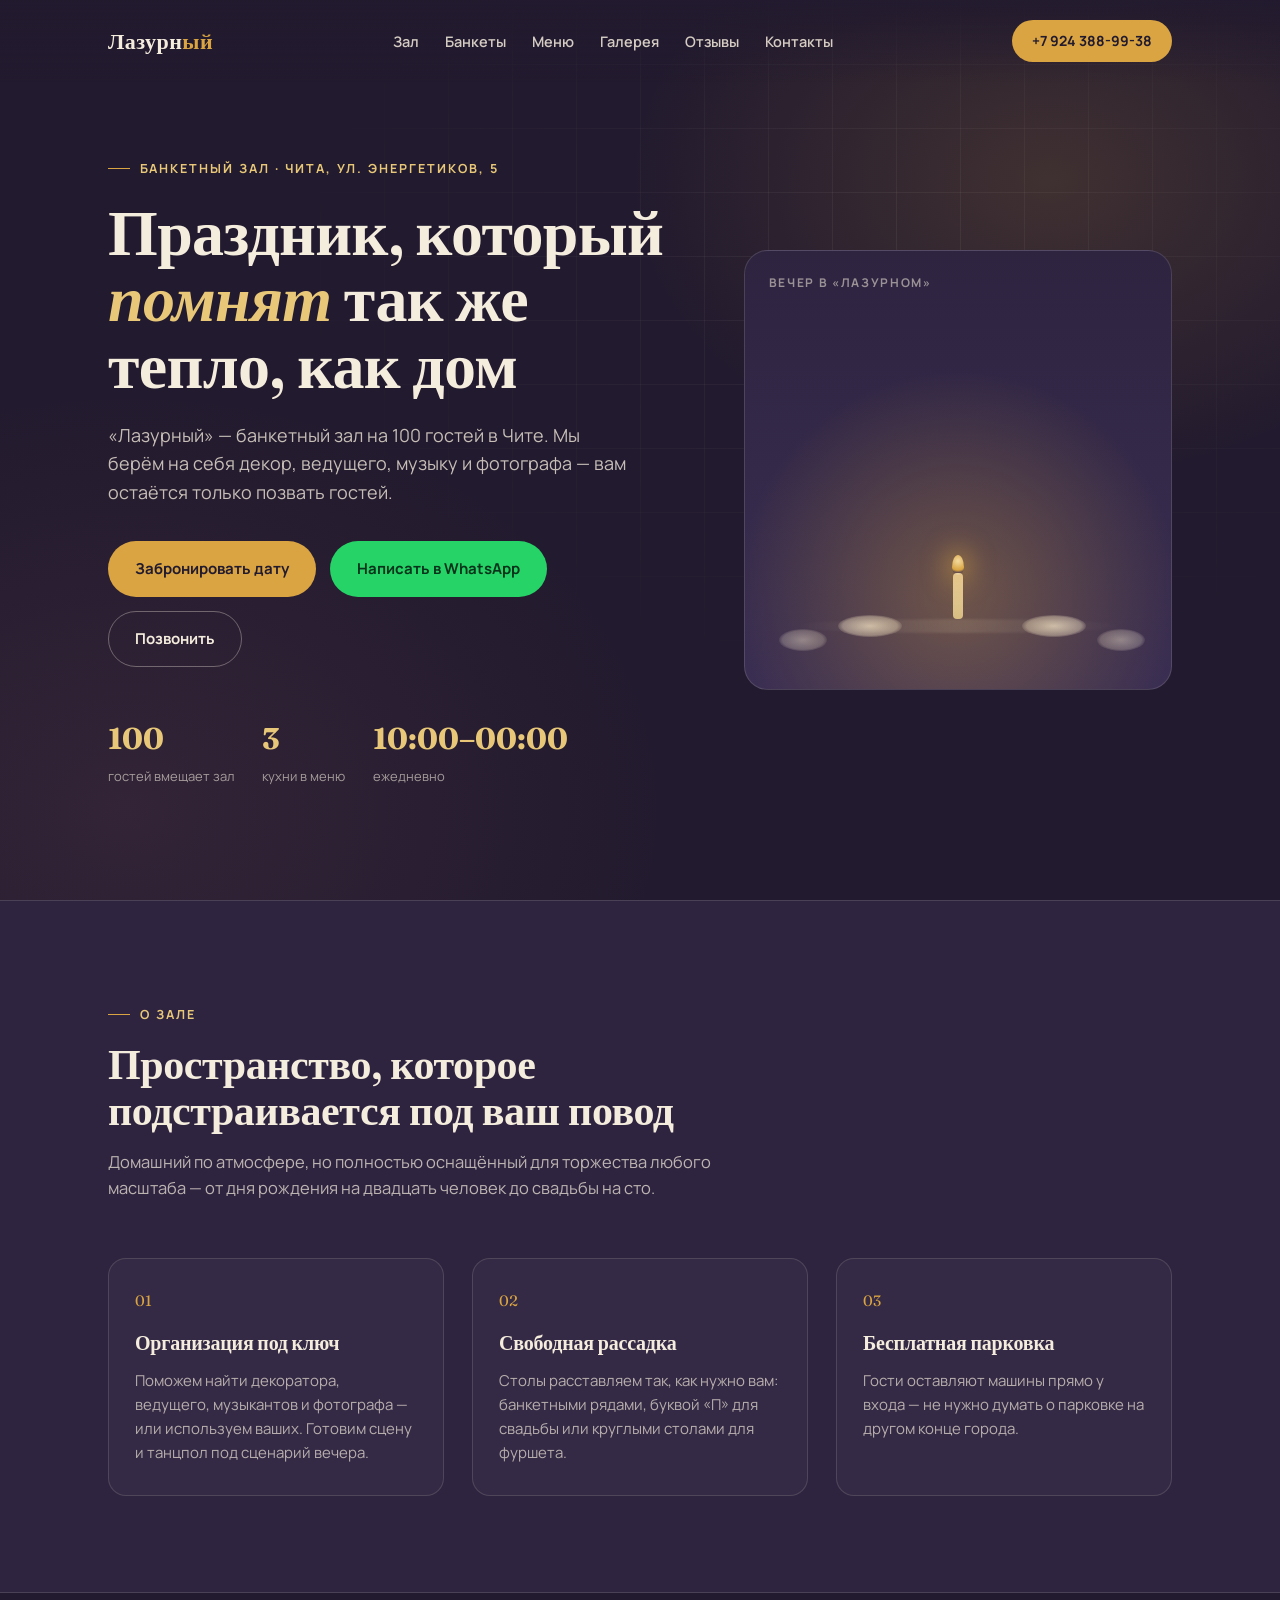
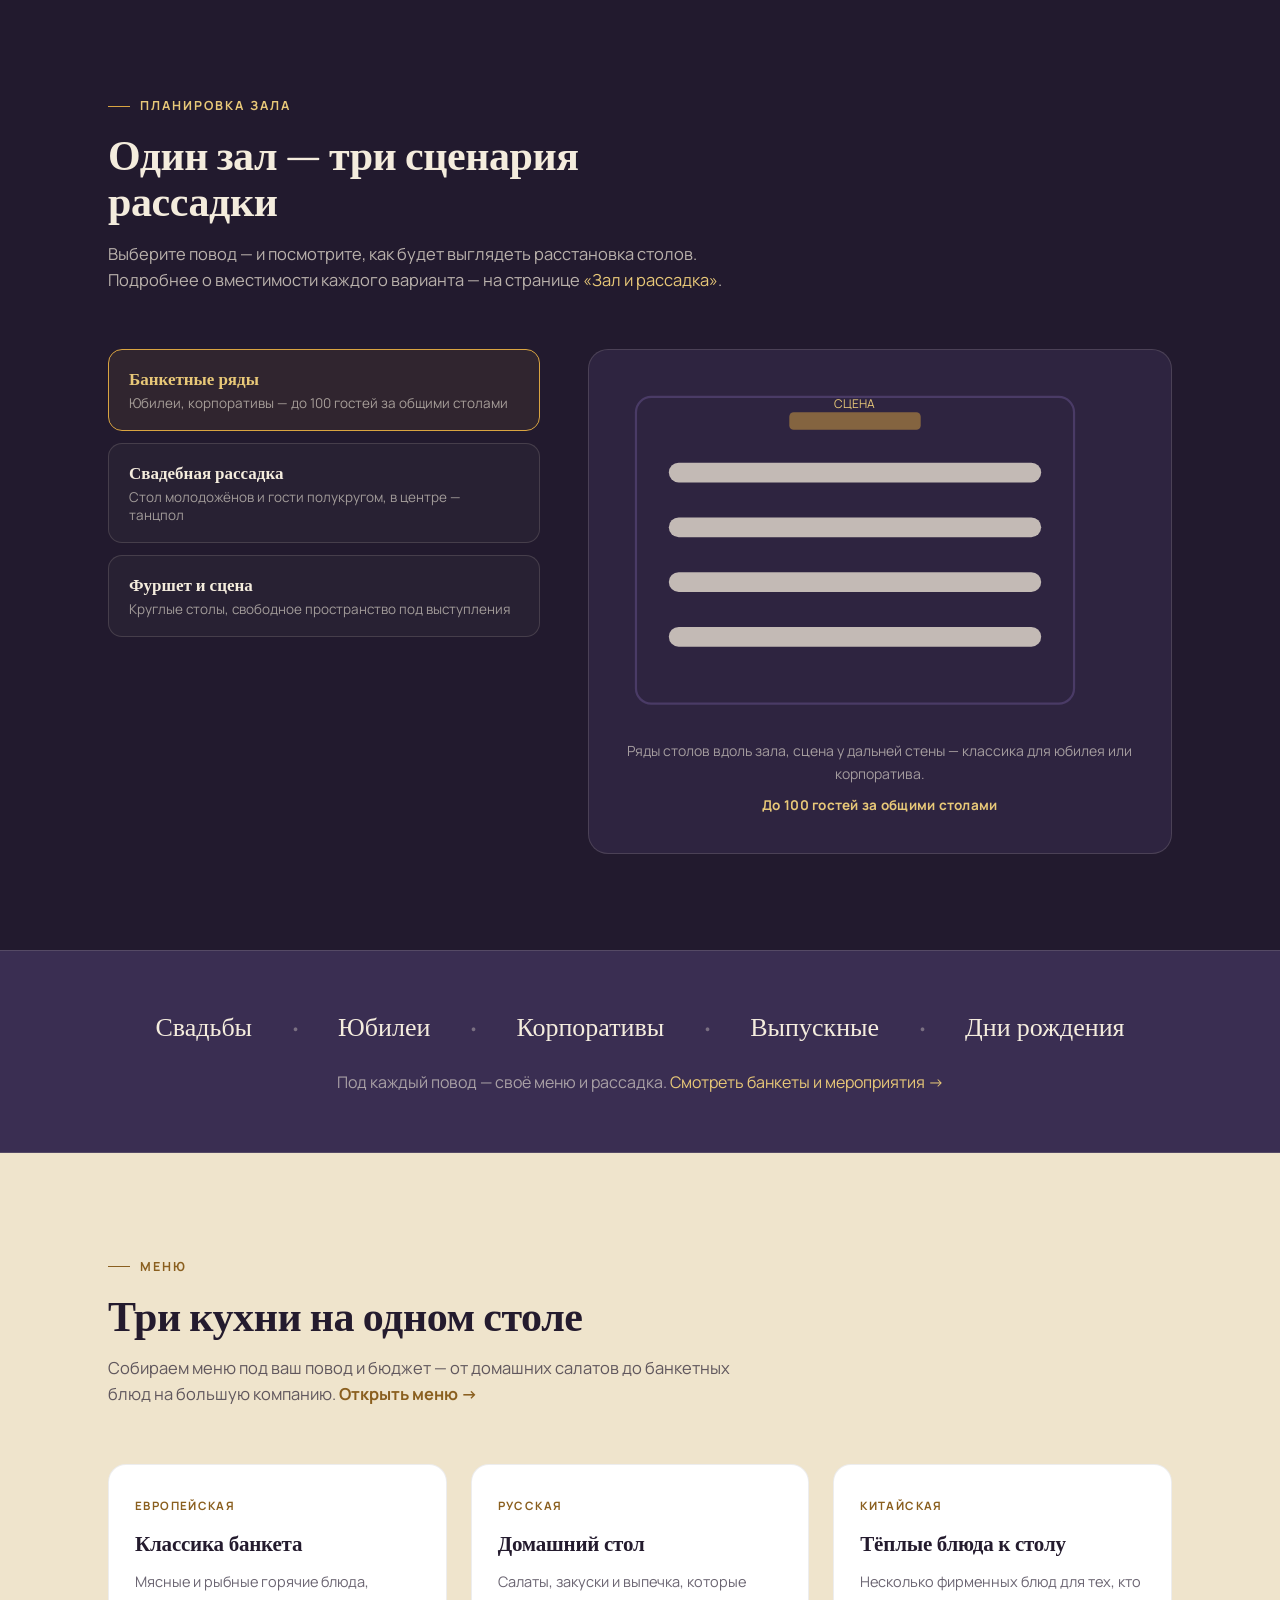
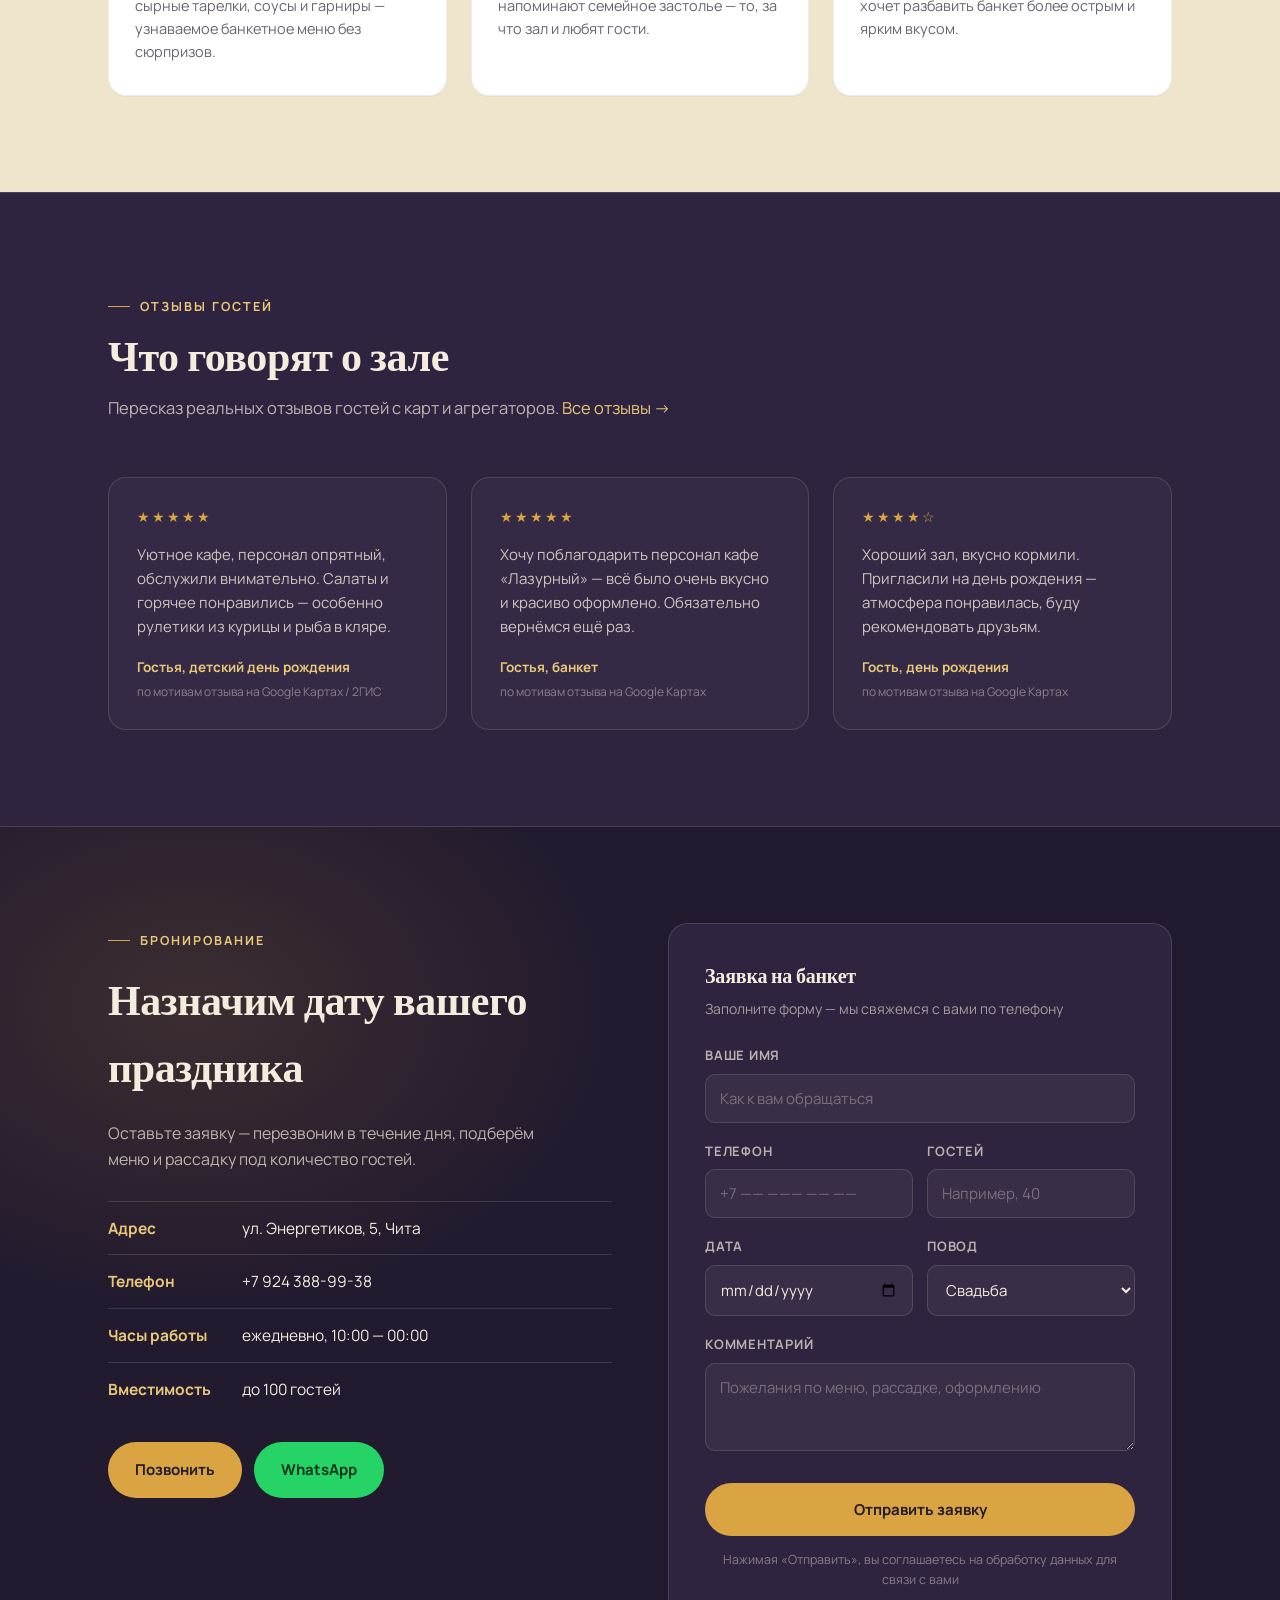
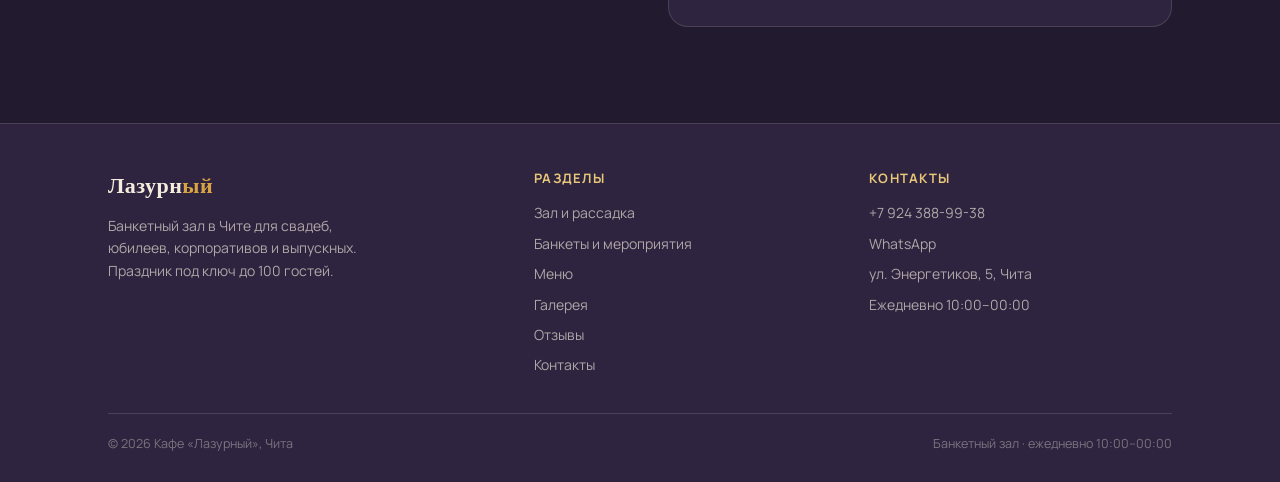
==== index.html @ 8e5a68ea "Build multi-page site for banquet hall «Лазурный» Turn the single-page landing into a full static mu" ====
<!DOCTYPE html>
<html lang="ru">
<head>
<meta charset="UTF-8">
<meta name="viewport" content="width=device-width, initial-scale=1.0">
<title>Банкетный зал «Лазурный» в Чите — свадьбы, юбилеи, корпоративы до 100 гостей</title>
<meta name="description" content="Банкетный зал «Лазурный» в Чите, ул. Энергетиков, 5. До 100 гостей, три кухни, организация праздника под ключ: свадьбы, юбилеи, корпоративы, выпускные. Тел. +7 924 388-99-38.">
<link rel="canonical" href="https://lazurny-chita.ru/">
<meta name="theme-color" content="#221A2E">

<!-- Open Graph -->
<meta property="og:type" content="website">
<meta property="og:site_name" content="Банкетный зал «Лазурный»">
<meta property="og:title" content="Банкетный зал «Лазурный» в Чите — праздник под ключ">
<meta property="og:description" content="До 100 гостей, три кухни, декор, ведущий, музыканты и фотограф. ул. Энергетиков, 5, Чита.">
<meta property="og:url" content="https://lazurny-chita.ru/">
<meta property="og:image" content="https://lazurny-chita.ru/photos/exterior/exterior-facade.jpg">
<meta property="og:locale" content="ru_RU">
<meta name="twitter:card" content="summary_large_image">

<link rel="preconnect" href="https://fonts.googleapis.com">
<link rel="preconnect" href="https://fonts.gstatic.com" crossorigin>
<link href="https://fonts.googleapis.com/css2?family=Fraunces:opsz,wght@9..144,400;9..144,500;9..144,600;9..144,700&family=Manrope:wght@400;500;600;700;800&display=swap" rel="stylesheet">
<link rel="stylesheet" href="/assets/css/styles.css">

<!-- Schema.org: LocalBusiness / Restaurant -->
<script type="application/ld+json">
{
  "@context": "https://schema.org",
  "@type": "Restaurant",
  "name": "Кафе «Лазурный» — банкетный зал",
  "description": "Банкетный зал в Чите для свадеб, юбилеев, корпоративов и выпускных. Вместимость до 100 гостей, организация праздника под ключ.",
  "url": "https://lazurny-chita.ru/",
  "telephone": "+79243889938",
  "servesCuisine": ["Европейская", "Русская", "Китайская"],
  "priceRange": "₽₽",
  "maximumAttendeeCapacity": 100,
  "address": {
    "@type": "PostalAddress",
    "streetAddress": "улица Энергетиков, 5",
    "addressLocality": "Чита",
    "addressCountry": "RU"
  },
  "openingHoursSpecification": {
    "@type": "OpeningHoursSpecification",
    "dayOfWeek": ["Monday","Tuesday","Wednesday","Thursday","Friday","Saturday","Sunday"],
    "opens": "10:00",
    "closes": "00:00"
  },
  "amenityFeature": [
    { "@type": "LocationFeatureSpecification", "name": "Бесплатная парковка", "value": true },
    { "@type": "LocationFeatureSpecification", "name": "Сцена и танцпол", "value": true }
  ]
}
</script>
</head>
<body>
<a class="skip-link" href="#main">К основному содержанию</a>

<!-- ======= HEADER ======= -->
<header id="siteHeader">
  <div class="wrap nav">
    <a href="/" class="logo" aria-label="Лазурный — на главную">Лазурн<span>ый</span></a>
    <nav class="nav-links" id="navLinks" aria-label="Основная навигация">
      <a href="/hall.html">Зал</a>
      <a href="/banquets.html">Банкеты</a>
      <a href="/menu.html">Меню</a>
      <a href="/gallery.html">Галерея</a>
      <a href="/reviews.html">Отзывы</a>
      <a href="/contacts.html">Контакты</a>
    </nav>
    <div class="nav-right">
      <a class="nav-cta" href="tel:+79243889938">+7 924 388-99-38</a>
      <button class="burger" aria-label="Меню" aria-expanded="false" aria-controls="navLinks">
        <span></span><span></span><span></span>
      </button>
    </div>
  </div>
</header>

<main id="main">

<!-- ======= HERO ======= -->
<section class="hero">
  <div class="wrap hero-grid">
    <div>
      <span class="eyebrow">Банкетный зал · Чита, ул. Энергетиков, 5</span>
      <h1>Праздник, который <em>помнят</em> так же тепло, как дом</h1>
      <p class="lead">«Лазурный» — банкетный зал на 100 гостей в Чите. Мы берём на себя декор, ведущего, музыку и фотографа — вам остаётся только позвать гостей.</p>
      <div class="hero-ctas">
        <a href="/contacts.html" class="btn btn-primary">Забронировать дату</a>
        <a href="https://wa.me/79243889938" class="btn btn-wa" target="_blank" rel="noopener">Написать в WhatsApp</a>
        <a href="tel:+79243889938" class="btn btn-ghost">Позвонить</a>
      </div>
      <div class="hero-stats">
        <div class="stat"><b>100</b><span>гостей вмещает зал</span></div>
        <div class="stat"><b>3</b><span>кухни в меню</span></div>
        <div class="stat"><b>10:00–00:00</b><span>ежедневно</span></div>
      </div>
    </div>
    <div class="scene" aria-hidden="true">
      <span class="scene-label">Вечер в «Лазурном»</span>
      <div class="table-setting"></div>
      <div class="plate p3"></div>
      <div class="plate p4"></div>
      <div class="plate p1"></div>
      <div class="plate p2"></div>
      <div class="candle"></div>
      <div class="flame"></div>
    </div>
  </div>
</section>

<!-- ======= ABOUT ======= -->
<section class="about" id="about">
  <div class="wrap">
    <div class="section-head">
      <span class="eyebrow">О зале</span>
      <h2>Пространство, которое подстраивается под ваш повод</h2>
      <p>Домашний по атмосфере, но полностью оснащённый для торжества любого масштаба — от дня рождения на двадцать человек до свадьбы на сто.</p>
    </div>
    <div class="about-grid">
      <div class="about-card">
        <span class="num">01</span>
        <h3>Организация под ключ</h3>
        <p>Поможем найти декоратора, ведущего, музыкантов и фотографа — или используем ваших. Готовим сцену и танцпол под сценарий вечера.</p>
      </div>
      <div class="about-card">
        <span class="num">02</span>
        <h3>Свободная рассадка</h3>
        <p>Столы расставляем так, как нужно вам: банкетными рядами, буквой «П» для свадьбы или круглыми столами для фуршета.</p>
      </div>
      <div class="about-card">
        <span class="num">03</span>
        <h3>Бесплатная парковка</h3>
        <p>Гости оставляют машины прямо у входа — не нужно думать о парковке на другом конце города.</p>
      </div>
    </div>
  </div>
</section>

<!-- ======= CONFIGURATOR (мини) ======= -->
<section class="configurator" id="config">
  <div class="wrap">
    <div class="section-head">
      <span class="eyebrow">Планировка зала</span>
      <h2>Один зал — три сценария рассадки</h2>
      <p>Выберите повод — и посмотрите, как будет выглядеть расстановка столов. Подробнее о вместимости каждого варианта — на странице <a href="/hall.html" style="color:var(--gold-soft)">«Зал и рассадка»</a>.</p>
    </div>
    <div class="config-shell">
      <div class="config-tabs" role="tablist" aria-label="Сценарии рассадки">
        <button class="config-tab active" data-target="banquet" role="tab" aria-selected="true">
          <b>Банкетные ряды</b>
          <span>Юбилеи, корпоративы — до 100 гостей за общими столами</span>
        </button>
        <button class="config-tab" data-target="wedding" role="tab" aria-selected="false">
          <b>Свадебная рассадка</b>
          <span>Стол молодожёнов и гости полукругом, в центре — танцпол</span>
        </button>
        <button class="config-tab" data-target="buffet" role="tab" aria-selected="false">
          <b>Фуршет и сцена</b>
          <span>Круглые столы, свободное пространство под выступления</span>
        </button>
      </div>
      <div class="config-stage">
        <div>
          <div id="stageArt"></div>
          <p class="config-caption" id="stageCaption"></p>
          <p class="config-capacity" id="stageCapacity"></p>
        </div>
      </div>
    </div>
  </div>
</section>

<!-- ======= OCCASIONS ======= -->
<section class="occasions">
  <div class="wrap">
    <div class="occ-row">
      <b>Свадьбы</b><span>·</span>
      <b>Юбилеи</b><span>·</span>
      <b>Корпоративы</b><span>·</span>
      <b>Выпускные</b><span>·</span>
      <b>Дни рождения</b>
    </div>
    <p class="center muted" style="margin-top:22px;">Под каждый повод — своё меню и рассадка. <a href="/banquets.html" style="color:var(--gold-soft)">Смотреть банкеты и мероприятия →</a></p>
  </div>
</section>

<!-- ======= CUISINE ======= -->
<section class="cuisine" id="cuisine">
  <div class="wrap">
    <div class="section-head">
      <span class="eyebrow">Меню</span>
      <h2>Три кухни на одном столе</h2>
      <p>Собираем меню под ваш повод и бюджет — от домашних салатов до банкетных блюд на большую компанию. <a href="/menu.html" style="color:#8a5f1f; font-weight:700;">Открыть меню →</a></p>
    </div>
    <div class="cuisine-grid">
      <div class="cuisine-card">
        <span class="tag">Европейская</span>
        <h3>Классика банкета</h3>
        <p>Мясные и рыбные горячие блюда, сырные тарелки, соусы и гарниры — узнаваемое банкетное меню без сюрпризов.</p>
      </div>
      <div class="cuisine-card">
        <span class="tag">Русская</span>
        <h3>Домашний стол</h3>
        <p>Салаты, закуски и выпечка, которые напоминают семейное застолье — то, за что зал и любят гости.</p>
      </div>
      <div class="cuisine-card">
        <span class="tag">Китайская</span>
        <h3>Тёплые блюда к столу</h3>
        <p>Несколько фирменных блюд для тех, кто хочет разбавить банкет более острым и ярким вкусом.</p>
      </div>
    </div>
  </div>
</section>

<!-- ======= TESTIMONIALS ======= -->
<section class="testimonials" id="reviews">
  <div class="wrap">
    <div class="section-head">
      <span class="eyebrow">Отзывы гостей</span>
      <h2>Что говорят о зале</h2>
      <p>Пересказ реальных отзывов гостей с карт и агрегаторов. <a href="/reviews.html" style="color:var(--gold-soft)">Все отзывы →</a></p>
    </div>
    <div class="t-grid">
      <div class="t-card">
        <div class="t-stars" aria-label="Оценка 5 из 5">★★★★★</div>
        <p>Уютное кафе, персонал опрятный, обслужили внимательно. Салаты и горячее понравились — особенно рулетики из курицы и рыба в кляре.</p>
        <div class="t-name">Гостья, детский день рождения</div>
        <div class="t-source">по мотивам отзыва на Google Картах / 2ГИС</div>
      </div>
      <div class="t-card">
        <div class="t-stars" aria-label="Оценка 5 из 5">★★★★★</div>
        <p>Хочу поблагодарить персонал кафе «Лазурный» — всё было очень вкусно и красиво оформлено. Обязательно вернёмся ещё раз.</p>
        <div class="t-name">Гостья, банкет</div>
        <div class="t-source">по мотивам отзыва на Google Картах</div>
      </div>
      <div class="t-card">
        <div class="t-stars" aria-label="Оценка 4 из 5">★★★★☆</div>
        <p>Хороший зал, вкусно кормили. Пригласили на день рождения — атмосфера понравилась, буду рекомендовать друзьям.</p>
        <div class="t-name">Гость, день рождения</div>
        <div class="t-source">по мотивам отзыва на Google Картах</div>
      </div>
    </div>
  </div>
</section>

<!-- ======= CONTACT / BOOKING ======= -->
<section class="contact" id="contact">
  <div class="wrap contact-grid">
    <div class="contact-info">
      <span class="eyebrow">Бронирование</span>
      <h2>Назначим дату вашего праздника</h2>
      <p>Оставьте заявку — перезвоним в течение дня, подберём меню и рассадку под количество гостей.</p>
      <div class="info-line"><b>Адрес</b> ул. Энергетиков, 5, Чита</div>
      <div class="info-line"><b>Телефон</b> <a href="tel:+79243889938">+7 924 388-99-38</a></div>
      <div class="info-line"><b>Часы работы</b> ежедневно, 10:00 — 00:00</div>
      <div class="info-line"><b>Вместимость</b> до 100 гостей</div>
      <div class="contact-actions">
        <a href="tel:+79243889938" class="btn btn-primary">Позвонить</a>
        <a href="https://wa.me/79243889938" class="btn btn-wa" target="_blank" rel="noopener">WhatsApp</a>
      </div>
    </div>
    <form class="book" id="bookForm" novalidate>
      <h3>Заявка на банкет</h3>
      <p class="sub">Заполните форму — мы свяжемся с вами по телефону</p>
      <div class="field">
        <label for="name">Ваше имя</label>
        <input id="name" name="name" type="text" placeholder="Как к вам обращаться" required>
      </div>
      <div class="field-row">
        <div class="field">
          <label for="phone">Телефон</label>
          <input id="phone" name="phone" type="tel" placeholder="+7 —— ——— —— ——" required>
        </div>
        <div class="field">
          <label for="guests">Гостей</label>
          <input id="guests" name="guests" type="number" placeholder="Например, 40" min="1" max="100">
        </div>
      </div>
      <div class="field-row">
        <div class="field">
          <label for="date">Дата</label>
          <input id="date" name="date" type="date">
        </div>
        <div class="field">
          <label for="occasion">Повод</label>
          <select id="occasion" name="occasion">
            <option>Свадьба</option>
            <option>Юбилей / день рождения</option>
            <option>Корпоратив</option>
            <option>Выпускной</option>
            <option>Другое</option>
          </select>
        </div>
      </div>
      <div class="field">
        <label for="comment">Комментарий</label>
        <textarea id="comment" name="comment" placeholder="Пожелания по меню, рассадке, оформлению"></textarea>
      </div>
      <button type="submit" class="btn btn-primary">Отправить заявку</button>
      <div class="form-status" role="status" aria-live="polite"></div>
      <p class="form-note">Нажимая «Отправить», вы соглашаетесь на обработку данных для связи с вами</p>
    </form>
  </div>
</section>

</main>

<!-- ======= FOOTER ======= -->
<footer>
  <div class="wrap">
    <div class="footer-top">
      <div class="footer-col footer-brand">
        <div class="logo">Лазурн<span>ый</span></div>
        <p class="muted">Банкетный зал в Чите для свадеб, юбилеев, корпоративов и выпускных. Праздник под ключ до 100 гостей.</p>
      </div>
      <div class="footer-col">
        <h4>Разделы</h4>
        <a href="/hall.html">Зал и рассадка</a>
        <a href="/banquets.html">Банкеты и мероприятия</a>
        <a href="/menu.html">Меню</a>
        <a href="/gallery.html">Галерея</a>
        <a href="/reviews.html">Отзывы</a>
        <a href="/contacts.html">Контакты</a>
      </div>
      <div class="footer-col">
        <h4>Контакты</h4>
        <a href="tel:+79243889938">+7 924 388-99-38</a>
        <a href="https://wa.me/79243889938" target="_blank" rel="noopener">WhatsApp</a>
        <p>ул. Энергетиков, 5, Чита</p>
        <p>Ежедневно 10:00–00:00</p>
      </div>
    </div>
    <div class="footer-fine">
      <span>© <span id="year">2026</span> Кафе «Лазурный», Чита</span>
      <span>Банкетный зал · ежедневно 10:00–00:00</span>
    </div>
  </div>
</footer>

<!-- ======= STICKY MOBILE CTA ======= -->
<div class="sticky-cta">
  <a href="tel:+79243889938" class="btn btn-primary">Позвонить</a>
  <a href="/contacts.html" class="btn btn-ghost">Заявка</a>
</div>

<script src="/assets/js/main.js" defer></script>
</body>
</html>
---- assets/css/styles.css ----
/* =========================================================
   «Лазурный» — банкетный зал в Чите
   Общая дизайн-система (наследована из исходного лендинга).
   Правки палитры/типографики делать только здесь — стили
   подключены на всех страницах сайта.
   ========================================================= */

:root{
  --night: #221A2E;
  --night-2: #2E2440;
  --night-3: #3A2E52;
  --gold: #D9A441;
  --gold-soft: #E8C878;
  --rose: #C97B86;
  --ivory: #F4ECDD;
  --parchment: #EFE4CC;
  --ink: #241B2E;
  --line: rgba(244,236,221,0.14);
}
*{box-sizing:border-box; margin:0; padding:0;}
html{scroll-behavior:smooth;}
body{
  background:var(--night);
  color:var(--ivory);
  font-family:'Manrope', sans-serif;
  line-height:1.6;
  overflow-x:hidden;
}
h1,h2,h3,.display{
  font-family:'Fraunces', serif;
  font-weight:600;
  letter-spacing:-0.01em;
}
a{color:inherit; text-decoration:none;}
img{max-width:100%; display:block;}
.wrap{max-width:1120px; margin:0 auto; padding:0 28px;}
.eyebrow{
  font-size:12.5px;
  letter-spacing:0.16em;
  text-transform:uppercase;
  color:var(--gold-soft);
  font-weight:700;
  display:inline-flex;
  align-items:center;
  gap:10px;
}
.eyebrow::before{
  content:"";
  width:22px; height:1px;
  background:var(--gold);
  display:inline-block;
}
.center{text-align:center;}
.muted{color:rgba(244,236,221,0.6);}

/* Focus visibility */
a:focus-visible, button:focus-visible, input:focus-visible, select:focus-visible, textarea:focus-visible{
  outline:2px solid var(--gold);
  outline-offset:3px;
}
.skip-link{
  position:absolute; left:-9999px; top:0; z-index:200;
  background:var(--gold); color:var(--night); padding:10px 16px;
  border-radius:0 0 10px 0; font-weight:700;
}
.skip-link:focus{left:0;}

/* ---------- HEADER ---------- */
header{
  position:fixed; top:0; left:0; right:0; z-index:100;
  background:linear-gradient(to bottom, rgba(34,26,46,0.92), rgba(34,26,46,0));
  padding:20px 0;
  transition:background .3s ease, padding .3s ease;
}
header.scrolled{
  background:rgba(34,26,46,0.96);
  padding:14px 0;
  border-bottom:1px solid var(--line);
  backdrop-filter:blur(6px);
}
.nav{display:flex; align-items:center; justify-content:space-between; gap:20px;}
.logo{
  font-family:'Fraunces', serif;
  font-size:22px; font-weight:700;
  letter-spacing:0.02em;
}
.logo span{color:var(--gold);}
.nav-links{display:flex; gap:26px; font-size:14.5px; font-weight:600; align-items:center;}
.nav-links a{opacity:0.85; transition:opacity .2s, color .2s;}
.nav-links a:hover{opacity:1; color:var(--gold-soft);}
.nav-links a.current{color:var(--gold-soft); opacity:1;}
.nav-right{display:flex; align-items:center; gap:14px;}
.nav-cta{
  background:var(--gold);
  color:var(--night);
  padding:10px 20px;
  border-radius:999px;
  font-weight:700;
  font-size:14px;
  white-space:nowrap;
}
.nav-cta:hover{background:var(--gold-soft);}
.burger{
  display:none;
  width:44px; height:44px;
  background:transparent;
  border:1px solid var(--line);
  border-radius:10px;
  cursor:pointer;
  align-items:center; justify-content:center;
  flex-direction:column; gap:5px;
}
.burger span{display:block; width:20px; height:2px; background:var(--ivory); border-radius:2px; transition:transform .2s, opacity .2s;}
.burger[aria-expanded="true"] span:nth-child(1){transform:translateY(7px) rotate(45deg);}
.burger[aria-expanded="true"] span:nth-child(2){opacity:0;}
.burger[aria-expanded="true"] span:nth-child(3){transform:translateY(-7px) rotate(-45deg);}

/* ---------- BUTTONS ---------- */
.btn{
  display:inline-flex; align-items:center; gap:8px;
  padding:15px 26px;
  border-radius:999px;
  font-weight:700;
  font-size:15px;
  border:1px solid transparent;
  cursor:pointer;
  transition:transform .2s ease, background .2s ease, border-color .2s;
  font-family:'Manrope', sans-serif;
}
.btn:hover{transform:translateY(-2px);}
.btn-primary{background:var(--gold); color:var(--night);}
.btn-primary:hover{background:var(--gold-soft);}
.btn-ghost{border-color:rgba(244,236,221,0.35); color:var(--ivory);}
.btn-ghost:hover{border-color:var(--gold); color:var(--gold-soft);}
.btn-wa{background:#25D366; color:#08331b;}
.btn-wa:hover{background:#2ee574;}

/* ---------- PAGE HERO (внутренние страницы) ---------- */
.page-hero{
  position:relative;
  padding:150px 0 60px;
  background:
    radial-gradient(ellipse 700px 500px at 82% 10%, rgba(217,164,65,0.14), transparent 60%),
    radial-gradient(ellipse 900px 700px at 5% 90%, rgba(201,123,134,0.08), transparent 60%),
    var(--night);
  border-bottom:1px solid var(--line);
}
.breadcrumbs{font-size:13px; color:rgba(244,236,221,0.55); margin-bottom:18px;}
.breadcrumbs a:hover{color:var(--gold-soft);}
.breadcrumbs span{margin:0 8px; opacity:0.5;}
.page-hero h1{font-size:clamp(32px, 4.6vw, 52px); line-height:1.06; color:var(--ivory); margin:14px 0 18px; max-width:820px;}
.page-hero h1 em{font-style:italic; color:var(--gold-soft);}
.page-hero p.lead{font-size:18px; color:rgba(244,236,221,0.78); max-width:640px;}

/* ---------- HERO (главная) ---------- */
.hero{
  position:relative;
  min-height:100vh;
  display:flex;
  align-items:center;
  padding:140px 0 100px;
  background:
    radial-gradient(ellipse 700px 500px at 82% 20%, rgba(217,164,65,0.16), transparent 60%),
    radial-gradient(ellipse 900px 700px at 10% 90%, rgba(201,123,134,0.10), transparent 60%),
    var(--night);
  overflow:hidden;
}
.hero::before{
  content:"";
  position:absolute; inset:0;
  background-image:
    linear-gradient(var(--line) 1px, transparent 1px),
    linear-gradient(90deg, var(--line) 1px, transparent 1px);
  background-size:64px 64px;
  -webkit-mask-image:radial-gradient(ellipse 900px 600px at 70% 30%, black, transparent 70%);
  mask-image:radial-gradient(ellipse 900px 600px at 70% 30%, black, transparent 70%);
  opacity:0.5;
  pointer-events:none;
}
.hero-grid{
  display:grid;
  grid-template-columns:1.15fr 0.85fr;
  gap:56px;
  align-items:center;
  position:relative;
  z-index:2;
}
.hero h1{
  font-size:clamp(38px, 5.4vw, 64px);
  line-height:1.04;
  color:var(--ivory);
  margin:20px 0 22px;
}
.hero h1 em{font-style:italic; color:var(--gold-soft);}
.hero p.lead{
  font-size:18px;
  color:rgba(244,236,221,0.78);
  max-width:520px;
  margin-bottom:34px;
}
.hero-ctas{display:flex; gap:14px; flex-wrap:wrap;}
.hero-stats{display:flex; gap:28px; margin-top:48px; flex-wrap:wrap;}
.stat b{font-family:'Fraunces', serif; font-size:30px; color:var(--gold-soft); display:block;}
.stat span{font-size:13px; color:rgba(244,236,221,0.6);}

/* Hero сцена — CSS-иллюстрация накрытого стола (или фон-фото, если добавлено) */
.scene{
  position:relative;
  height:440px;
  border-radius:24px;
  background:linear-gradient(180deg, var(--night-2), var(--night-3));
  border:1px solid var(--line);
  overflow:hidden;
}
.scene.has-photo{background-size:cover; background-position:center;}
.scene::after{
  content:"";
  position:absolute; inset:0;
  background:radial-gradient(circle at 50% 78%, rgba(217,164,65,0.35), transparent 55%);
}
.table-setting{
  position:absolute; bottom:56px; left:50%; transform:translateX(-50%);
  width:78%; height:14px;
  background:linear-gradient(90deg, transparent, rgba(244,236,221,0.14), transparent);
  border-radius:50%;
  filter:blur(1px);
}
.candle{
  position:absolute; bottom:70px; left:50%; transform:translateX(-50%);
  width:10px; height:46px;
  background:linear-gradient(180deg, var(--parchment), #d8c9a0);
  border-radius:4px;
}
.flame{
  position:absolute; bottom:114px; left:50%; transform:translateX(-50%);
  width:12px; height:20px;
  background:radial-gradient(circle at 50% 30%, #fff2c9, var(--gold) 60%, transparent 75%);
  border-radius:50% 50% 50% 50% / 60% 60% 40% 40%;
  animation:flicker 2.6s ease-in-out infinite;
  box-shadow:0 0 24px 6px rgba(217,164,65,0.55);
}
@keyframes flicker{
  0%,100%{transform:translateX(-50%) scale(1) rotate(0deg);}
  30%{transform:translateX(-52%) scale(1.06) rotate(-2deg);}
  60%{transform:translateX(-48%) scale(0.96) rotate(2deg);}
}
.plate{
  position:absolute; bottom:52px;
  width:64px; height:22px;
  border-radius:50%;
  background:radial-gradient(ellipse at center, rgba(244,236,221,0.9), rgba(244,236,221,0.5) 60%, transparent 75%);
  opacity:0.85;
}
.plate.p1{left:22%;}
.plate.p2{right:20%;}
.plate.p3{left:8%; bottom:38px; width:48px; opacity:0.5;}
.plate.p4{right:6%; bottom:38px; width:48px; opacity:0.5;}
.scene-label{
  position:absolute; top:22px; left:24px;
  font-size:12px; letter-spacing:0.14em; text-transform:uppercase;
  color:rgba(244,236,221,0.55); font-weight:700;
}
@media (prefers-reduced-motion: reduce){
  .flame{animation:none;}
  html{scroll-behavior:auto;}
}

/* ---------- SECTION SHELL ---------- */
section{padding:96px 0;}
.section-head{max-width:640px; margin-bottom:56px;}
.section-head.center{margin-left:auto; margin-right:auto;}
.section-head h2{font-size:clamp(28px,3.4vw,42px); margin-top:16px; line-height:1.1;}
.section-head p{color:rgba(244,236,221,0.72); margin-top:16px; font-size:16.5px;}

/* ---------- ABOUT ---------- */
.about{background:var(--night-2); border-top:1px solid var(--line); border-bottom:1px solid var(--line);}
.about-grid{display:grid; grid-template-columns:repeat(3, 1fr); gap:28px;}
.about-card{
  background:rgba(244,236,221,0.03);
  border:1px solid var(--line);
  border-radius:18px;
  padding:30px 26px;
}
.about-card .num{font-family:'Fraunces', serif; font-size:15px; color:var(--gold); margin-bottom:14px; display:block;}
.about-card h3{font-size:20px; margin-bottom:10px;}
.about-card p{font-size:15px; color:rgba(244,236,221,0.68);}

/* ---------- КОНФИГУРАТОР РАССАДКИ (фирменный элемент) ---------- */
.configurator{background:var(--night);}
.config-shell{display:grid; grid-template-columns:0.85fr 1.15fr; gap:48px; align-items:start;}
.config-tabs{display:flex; flex-direction:column; gap:12px;}
.config-tab{
  text-align:left;
  background:rgba(244,236,221,0.03);
  border:1px solid var(--line);
  border-radius:14px;
  padding:18px 20px;
  cursor:pointer;
  color:var(--ivory);
  transition:border-color .2s, background .2s;
  font-family:'Manrope', sans-serif;
}
.config-tab b{font-family:'Fraunces', serif; font-size:17px; display:block; margin-bottom:4px;}
.config-tab span{font-size:13.5px; color:rgba(244,236,221,0.6);}
.config-tab.active{border-color:var(--gold); background:rgba(217,164,65,0.08);}
.config-tab.active b{color:var(--gold-soft);}
.config-stage{
  background:var(--night-2);
  border:1px solid var(--line);
  border-radius:20px;
  padding:36px;
  min-height:380px;
  display:flex; align-items:center; justify-content:center;
}
.config-stage svg{width:100%; height:auto; max-width:460px;}
.config-caption{text-align:center; margin-top:18px; font-size:14px; color:rgba(244,236,221,0.6);}
.config-capacity{
  text-align:center; margin-top:10px; font-size:13.5px; font-weight:700;
  color:var(--gold-soft); letter-spacing:0.02em;
}

/* ---------- МЕНЮ / КУХНЯ (карточки-описания) ---------- */
.cuisine{background:var(--parchment); color:var(--ink);}
.cuisine .eyebrow{color:#8a5f1f;}
.cuisine .eyebrow::before{background:#8a5f1f;}
.cuisine .section-head p{color:rgba(36,27,46,0.7);}
.cuisine-grid{display:grid; grid-template-columns:repeat(3, 1fr); gap:24px;}
.cuisine-card{
  background:#fff;
  border:1px solid rgba(36,27,46,0.08);
  border-radius:18px;
  padding:32px 26px;
  box-shadow:0 1px 0 rgba(36,27,46,0.04);
}
.cuisine-card .tag{
  font-size:11.5px; text-transform:uppercase; letter-spacing:0.12em;
  color:#8a5f1f; font-weight:700; margin-bottom:12px; display:block;
}
.cuisine-card h3{font-size:21px; margin-bottom:10px; font-family:'Fraunces', serif;}
.cuisine-card p{font-size:14.5px; color:rgba(36,27,46,0.68);}

/* ---------- МЕНЮ (страница со списком блюд) ---------- */
.menu-page{background:var(--parchment); color:var(--ink);}
.menu-section{margin-bottom:52px;}
.menu-section-head{
  display:flex; align-items:baseline; gap:14px; flex-wrap:wrap;
  border-bottom:2px solid rgba(138,95,31,0.35);
  padding-bottom:12px; margin-bottom:22px;
}
.menu-section-head h2{font-size:clamp(24px,3vw,32px); color:var(--ink); margin:0;}
.menu-section-head .tag{
  font-size:11.5px; text-transform:uppercase; letter-spacing:0.12em;
  color:#8a5f1f; font-weight:700;
}
.menu-list{display:flex; flex-direction:column; gap:6px;}
.menu-item{
  display:grid; grid-template-columns:1fr auto; gap:6px 18px;
  align-items:baseline;
  padding:14px 0;
  border-bottom:1px dashed rgba(36,27,46,0.15);
}
.menu-item .mi-name{font-family:'Fraunces', serif; font-size:18px; font-weight:600; color:var(--ink);}
.menu-item .mi-price{font-weight:700; color:#8a5f1f; white-space:nowrap;}
.menu-item .mi-desc{grid-column:1 / -1; font-size:14px; color:rgba(36,27,46,0.6);}
.menu-item.is-placeholder .mi-name,
.menu-item.is-placeholder .mi-price{color:rgba(36,27,46,0.4); font-style:italic; font-weight:500;}
.menu-note{
  background:#fff; border:1px solid rgba(36,27,46,0.1); border-left:4px solid var(--gold);
  border-radius:12px; padding:18px 20px; font-size:14.5px; color:rgba(36,27,46,0.75);
}

/* ---------- ПОВОДЫ ---------- */
.occasions{
  background:var(--night-3);
  border-top:1px solid var(--line);
  border-bottom:1px solid var(--line);
  padding:56px 0;
}
.occ-row{
  display:flex; flex-wrap:wrap; gap:14px 40px;
  justify-content:center;
  font-family:'Fraunces', serif;
  font-size:clamp(18px, 2.6vw, 26px);
  text-align:center;
}
.occ-row span{color:rgba(244,236,221,0.35);}
.occ-row b{font-weight:500; color:var(--ivory);}

/* ---------- БАНКЕТЫ (страница поводов) ---------- */
.event-block{
  display:grid; grid-template-columns:0.9fr 1.1fr; gap:44px; align-items:center;
  padding:56px 0; border-bottom:1px solid var(--line);
}
.event-block:nth-child(even){grid-template-columns:1.1fr 0.9fr;}
.event-block:nth-child(even) .event-visual{order:-1;}
.event-visual{
  height:300px; border-radius:20px; border:1px solid var(--line);
  position:relative; overflow:hidden; display:flex; align-items:flex-end; padding:18px;
}
.event-visual span{font-size:12.5px; color:rgba(244,236,221,0.85); font-weight:600;}
.ev-wedding{background:linear-gradient(135deg, var(--night-3), var(--rose) 170%);}
.ev-jubilee{background:linear-gradient(135deg, var(--gold), var(--night-2) 150%);}
.ev-corporate{background:linear-gradient(135deg, var(--night-2), var(--gold-soft) 180%);}
.ev-graduation{background:linear-gradient(135deg, var(--rose), var(--night) 160%);}
.event-block h2{font-size:clamp(24px,3vw,34px); margin-bottom:14px;}
.event-block p{color:rgba(244,236,221,0.75); margin-bottom:18px; font-size:16px;}
.event-block ul{list-style:none; margin-bottom:22px; display:flex; flex-direction:column; gap:8px;}
.event-block li{padding-left:24px; position:relative; font-size:15px; color:rgba(244,236,221,0.8);}
.event-block li::before{content:"◆"; position:absolute; left:0; color:var(--gold); font-size:11px; top:3px;}

/* ---------- ТЕХ-ХАРАКТЕРИСТИКИ (страница зала) ---------- */
.specs-grid{display:grid; grid-template-columns:repeat(auto-fit, minmax(200px, 1fr)); gap:20px;}
.spec-card{
  background:rgba(244,236,221,0.03); border:1px solid var(--line);
  border-radius:16px; padding:26px 24px;
}
.spec-card b{font-family:'Fraunces', serif; font-size:26px; color:var(--gold-soft); display:block; margin-bottom:6px;}
.spec-card span{font-size:14.5px; color:rgba(244,236,221,0.7);}

/* ---------- ГАЛЕРЕЯ ---------- */
.gallery-grid{
  display:grid;
  grid-template-columns:repeat(4, 1fr);
  grid-auto-rows:180px;
  gap:16px;
}
.gallery-grid > figure{
  border-radius:16px;
  border:1px solid var(--line);
  position:relative;
  overflow:hidden;
  margin:0;
  cursor:pointer;
}
.gallery-grid > figure img{width:100%; height:100%; object-fit:cover;}
.gallery-grid > figure:hover .gallery-note{color:#fff;}
.gallery-grid > figure::after{
  content:"↗"; position:absolute; top:12px; right:14px;
  color:rgba(244,236,221,0.7); font-size:16px; opacity:0; transition:opacity .2s;
}
.gallery-grid > figure:hover::after{opacity:1;}
.g1{grid-column:span 2; grid-row:span 2; background:linear-gradient(135deg, var(--night-3), var(--rose) 160%);}
.g2{background:linear-gradient(135deg, var(--gold), var(--night-2) 150%);}
.g3{background:linear-gradient(135deg, var(--night-2), var(--gold-soft) 180%);}
.g4{background:linear-gradient(135deg, var(--rose), var(--night) 160%);}
.g5{grid-column:span 2; background:linear-gradient(135deg, var(--night-2), var(--gold) 170%);}
.g6{background:linear-gradient(135deg, var(--night-3), var(--gold-soft) 175%);}
.g7{background:linear-gradient(135deg, var(--gold-soft), var(--night-2) 160%);}
.g8{grid-column:span 2; background:linear-gradient(135deg, var(--rose), var(--night-3) 160%);}
.gallery-note{
  position:absolute; bottom:12px; left:14px;
  font-size:12.5px; color:rgba(244,236,221,0.85); font-weight:600;
  transition:color .2s;
}

/* Лайтбокс */
.lightbox{
  display:none;
  position:fixed; inset:0; z-index:200;
  background:rgba(15,11,22,0.92);
  align-items:center; justify-content:center;
  padding:40px 20px;
}
.lightbox.open{display:flex;}
.lightbox-inner{
  max-width:min(920px, 92vw); width:100%; text-align:center;
}
.lightbox-frame{
  border-radius:18px; border:1px solid var(--line); overflow:hidden;
  min-height:260px; height:60vh; display:flex; align-items:flex-end; padding:22px;
  background:linear-gradient(135deg, var(--night-3), var(--rose) 160%);
}
.lightbox-frame img{width:100%; height:100%; object-fit:contain;}
.lightbox-caption{margin-top:16px; color:var(--ivory); font-size:15px; font-weight:600;}
.lightbox-close{
  position:absolute; top:20px; right:24px;
  background:transparent; border:1px solid var(--line); color:var(--ivory);
  width:46px; height:46px; border-radius:12px; font-size:22px; cursor:pointer;
}
.lightbox-nav{
  position:absolute; top:50%; transform:translateY(-50%);
  background:rgba(244,236,221,0.08); border:1px solid var(--line); color:var(--ivory);
  width:52px; height:52px; border-radius:50%; font-size:22px; cursor:pointer;
}
.lightbox-nav:hover{background:rgba(217,164,65,0.25); border-color:var(--gold);}
.lb-prev{left:16px;}
.lb-next{right:16px;}

/* ---------- ОТЗЫВЫ ---------- */
.testimonials{background:var(--night-2); border-top:1px solid var(--line); border-bottom:1px solid var(--line);}
.t-grid{display:grid; grid-template-columns:repeat(3,1fr); gap:24px;}
.t-card{
  background:rgba(244,236,221,0.03);
  border:1px solid var(--line);
  border-radius:18px;
  padding:28px;
}
.t-stars{color:var(--gold); font-size:14px; margin-bottom:14px; letter-spacing:2px;}
.t-card p{font-size:15px; color:rgba(244,236,221,0.8); margin-bottom:18px;}
.t-name{font-size:13.5px; font-weight:700; color:var(--gold-soft);}
.t-source{font-size:12px; color:rgba(244,236,221,0.45); margin-top:4px;}

/* ---------- КОНТАКТЫ / БРОНИРОВАНИЕ ---------- */
.contact{
  position:relative;
  background:
    radial-gradient(ellipse 700px 500px at 15% 20%, rgba(217,164,65,0.14), transparent 60%),
    var(--night);
}
.contact-grid{display:grid; grid-template-columns:1fr 1fr; gap:56px; align-items:start;}
.contact-info h2{font-size:clamp(28px,3.4vw,42px); margin:16px 0 20px;}
.contact-info p{color:rgba(244,236,221,0.72); margin-bottom:28px; max-width:440px;}
.info-line{
  display:flex; align-items:center; gap:14px;
  padding:14px 0;
  border-top:1px solid var(--line);
  font-size:15.5px;
}
.info-line:last-of-type{border-bottom:1px solid var(--line);}
.info-line b{color:var(--gold-soft); font-weight:700; min-width:120px; display:inline-block;}
.contact-actions{display:flex; gap:12px; flex-wrap:wrap; margin-top:26px;}

form.book{
  background:var(--night-2);
  border:1px solid var(--line);
  border-radius:20px;
  padding:36px;
}
form.book h3{font-size:20px; margin-bottom:6px;}
form.book .sub{font-size:14px; color:rgba(244,236,221,0.6); margin-bottom:24px;}
.field{margin-bottom:18px;}
.field label{
  display:block; font-size:13px; font-weight:700;
  color:rgba(244,236,221,0.7); margin-bottom:8px;
  text-transform:uppercase; letter-spacing:0.06em;
}
.field input, .field select, .field textarea{
  width:100%;
  background:rgba(244,236,221,0.05);
  border:1px solid var(--line);
  border-radius:10px;
  padding:13px 14px;
  color:var(--ivory);
  font-family:'Manrope', sans-serif;
  font-size:15px;
}
.field textarea{resize:vertical; min-height:88px;}
.field input::placeholder, .field textarea::placeholder{color:rgba(244,236,221,0.35);}
.field input:focus, .field select:focus, .field textarea:focus{outline:none; border-color:var(--gold);}
.field input:invalid:not(:placeholder-shown){border-color:var(--rose);}
.field-row{display:grid; grid-template-columns:1fr 1fr; gap:14px;}
.book .btn-primary{width:100%; justify-content:center; margin-top:6px;}
.form-note{font-size:12.5px; color:rgba(244,236,221,0.45); margin-top:14px; text-align:center;}
.form-status{
  margin-top:14px; padding:12px 14px; border-radius:10px; font-size:14px;
  display:none; text-align:center;
}
.form-status.show{display:block;}
.form-status.ok{background:rgba(37,211,102,0.12); color:#8ff0b6; border:1px solid rgba(37,211,102,0.3);}
.form-status.err{background:rgba(201,123,134,0.12); color:#f0a8b1; border:1px solid rgba(201,123,134,0.3);}

/* ---------- КАРТА ---------- */
.map-wrap{
  border-radius:20px; overflow:hidden; border:1px solid var(--line);
  background:var(--night-2); min-height:360px;
}
.map-wrap iframe{width:100%; height:420px; border:0; display:block;}

/* ---------- CTA-ПОЛОСА ---------- */
.cta-band{
  background:linear-gradient(135deg, var(--night-2), var(--night-3));
  border-top:1px solid var(--line); border-bottom:1px solid var(--line);
  text-align:center;
}
.cta-band h2{font-size:clamp(26px,3.2vw,38px); margin-bottom:16px;}
.cta-band p{color:rgba(244,236,221,0.72); max-width:520px; margin:0 auto 28px;}
.cta-band .hero-ctas{justify-content:center;}

/* ---------- FOOTER ---------- */
footer{background:var(--night-2); border-top:1px solid var(--line); padding:44px 0 28px;}
.footer-top{display:grid; grid-template-columns:1.3fr 1fr 1fr; gap:32px; margin-bottom:28px;}
.footer-col h4{font-size:13px; text-transform:uppercase; letter-spacing:0.1em; color:var(--gold-soft); margin-bottom:14px;}
.footer-col a, .footer-col p{display:block; font-size:14px; color:rgba(244,236,221,0.65); margin-bottom:8px;}
.footer-col a:hover{color:var(--gold-soft);}
.footer-brand .logo{font-size:22px; margin-bottom:12px;}
.footer-brand p{max-width:260px;}
.footer-fine{
  margin-top:8px; padding-top:20px; border-top:1px solid var(--line);
  font-size:12.5px; color:rgba(244,236,221,0.4);
  display:flex; justify-content:space-between; flex-wrap:wrap; gap:10px;
}

/* ---------- STICKY MOBILE CTA ---------- */
.sticky-cta{
  display:none;
  position:fixed; bottom:0; left:0; right:0; z-index:90;
  background:var(--night-2);
  border-top:1px solid var(--line);
  padding:12px 16px;
  gap:10px;
}
.sticky-cta .btn{flex:1; justify-content:center; padding:13px;}

/* ---------- RESPONSIVE ---------- */
@media (max-width: 900px){
  .nav-links{
    position:fixed; top:0; right:0; bottom:0; width:min(320px, 82vw);
    flex-direction:column; align-items:flex-start; gap:6px;
    background:var(--night-2); border-left:1px solid var(--line);
    padding:90px 28px 28px; transform:translateX(100%);
    transition:transform .28s ease; z-index:105; font-size:17px;
  }
  .nav-links.open{transform:translateX(0);}
  .nav-links a{padding:10px 0; width:100%; border-bottom:1px solid var(--line); opacity:0.9;}
  .burger{display:flex;}
  .nav-cta{display:none;}
  .hero-grid{grid-template-columns:1fr;}
  .scene{height:300px; order:-1;}
  .about-grid, .cuisine-grid, .t-grid{grid-template-columns:1fr;}
  .config-shell{grid-template-columns:1fr;}
  .contact-grid{grid-template-columns:1fr;}
  .event-block, .event-block:nth-child(even){grid-template-columns:1fr;}
  .event-block:nth-child(even) .event-visual{order:0;}
  .footer-top{grid-template-columns:1fr;}
  .gallery-grid{grid-template-columns:repeat(2,1fr); grid-auto-rows:150px;}
  .g1{grid-column:span 2; grid-row:span 1;}
  .g5, .g8{grid-column:span 2;}
  section{padding:64px 0;}
  .page-hero{padding:120px 0 48px;}
  .sticky-cta{display:flex;}
  body{padding-bottom:74px;}
  .field-row{grid-template-columns:1fr;}
}
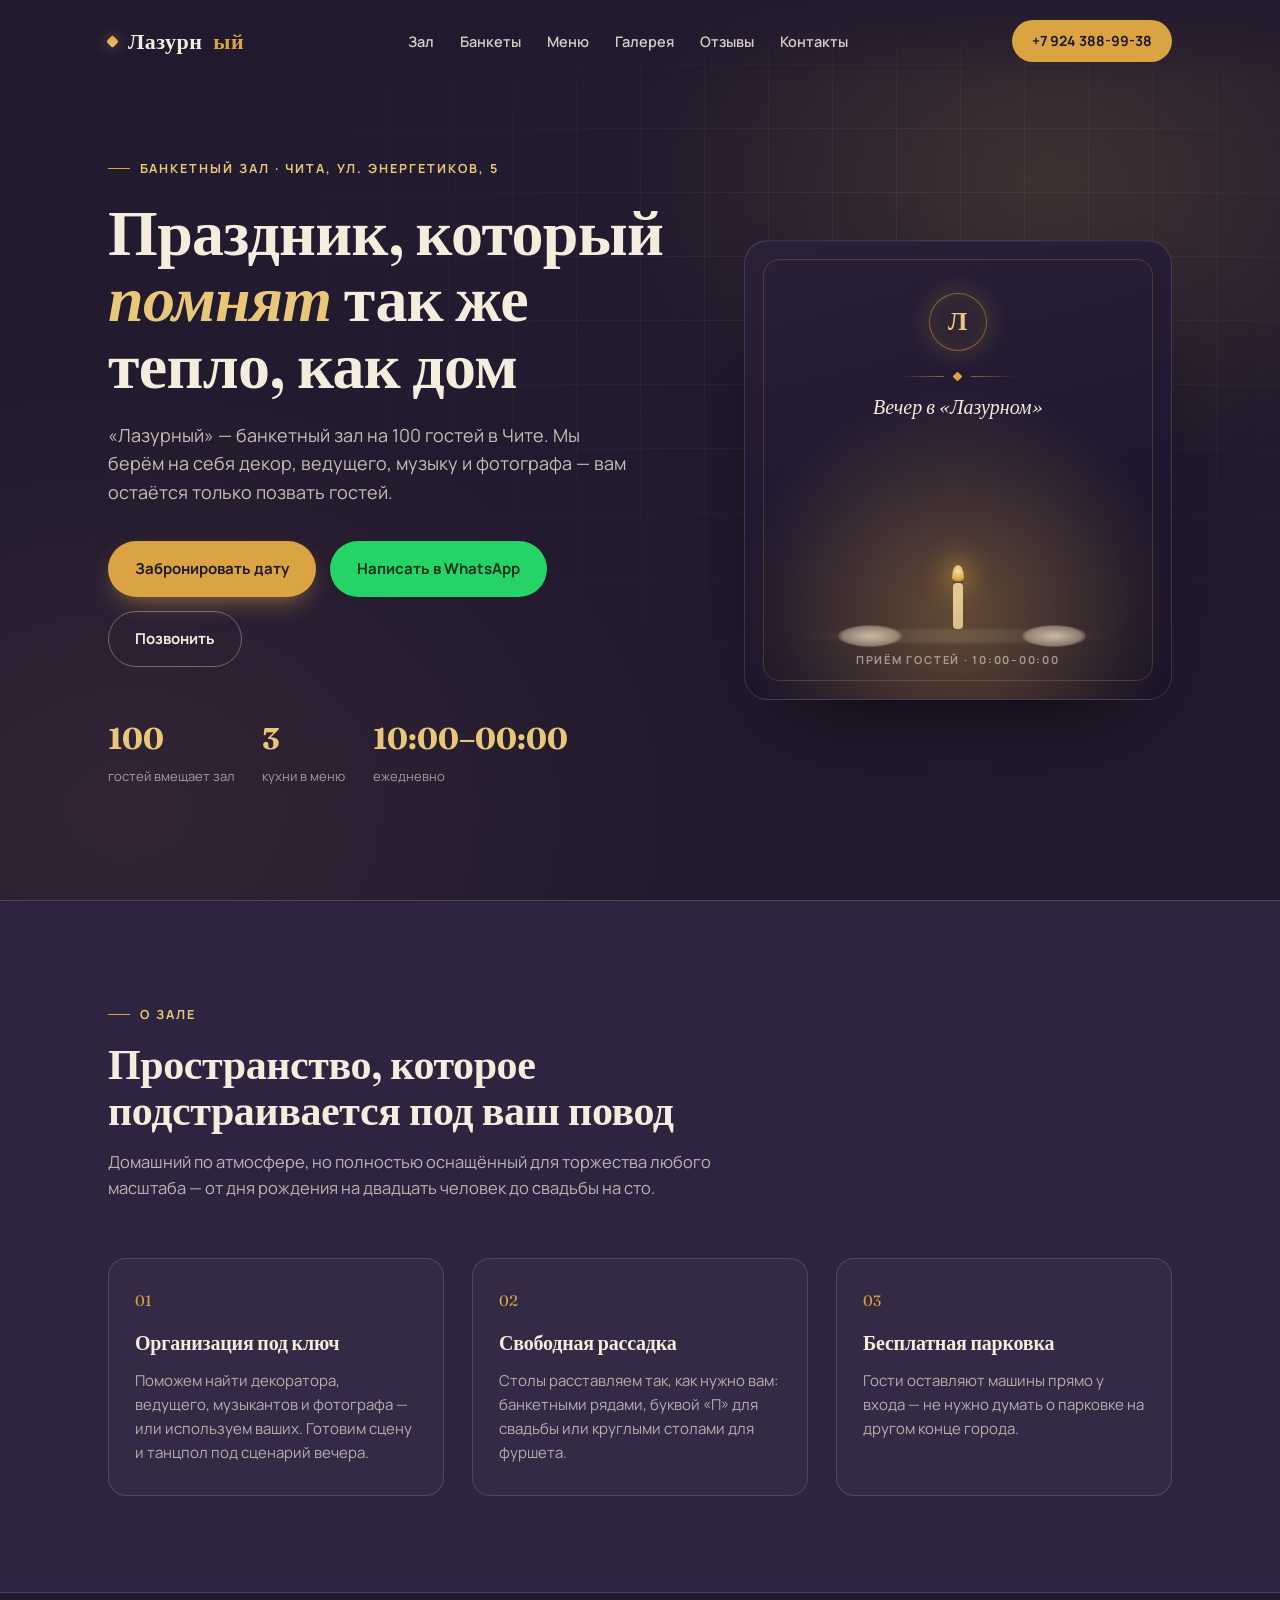
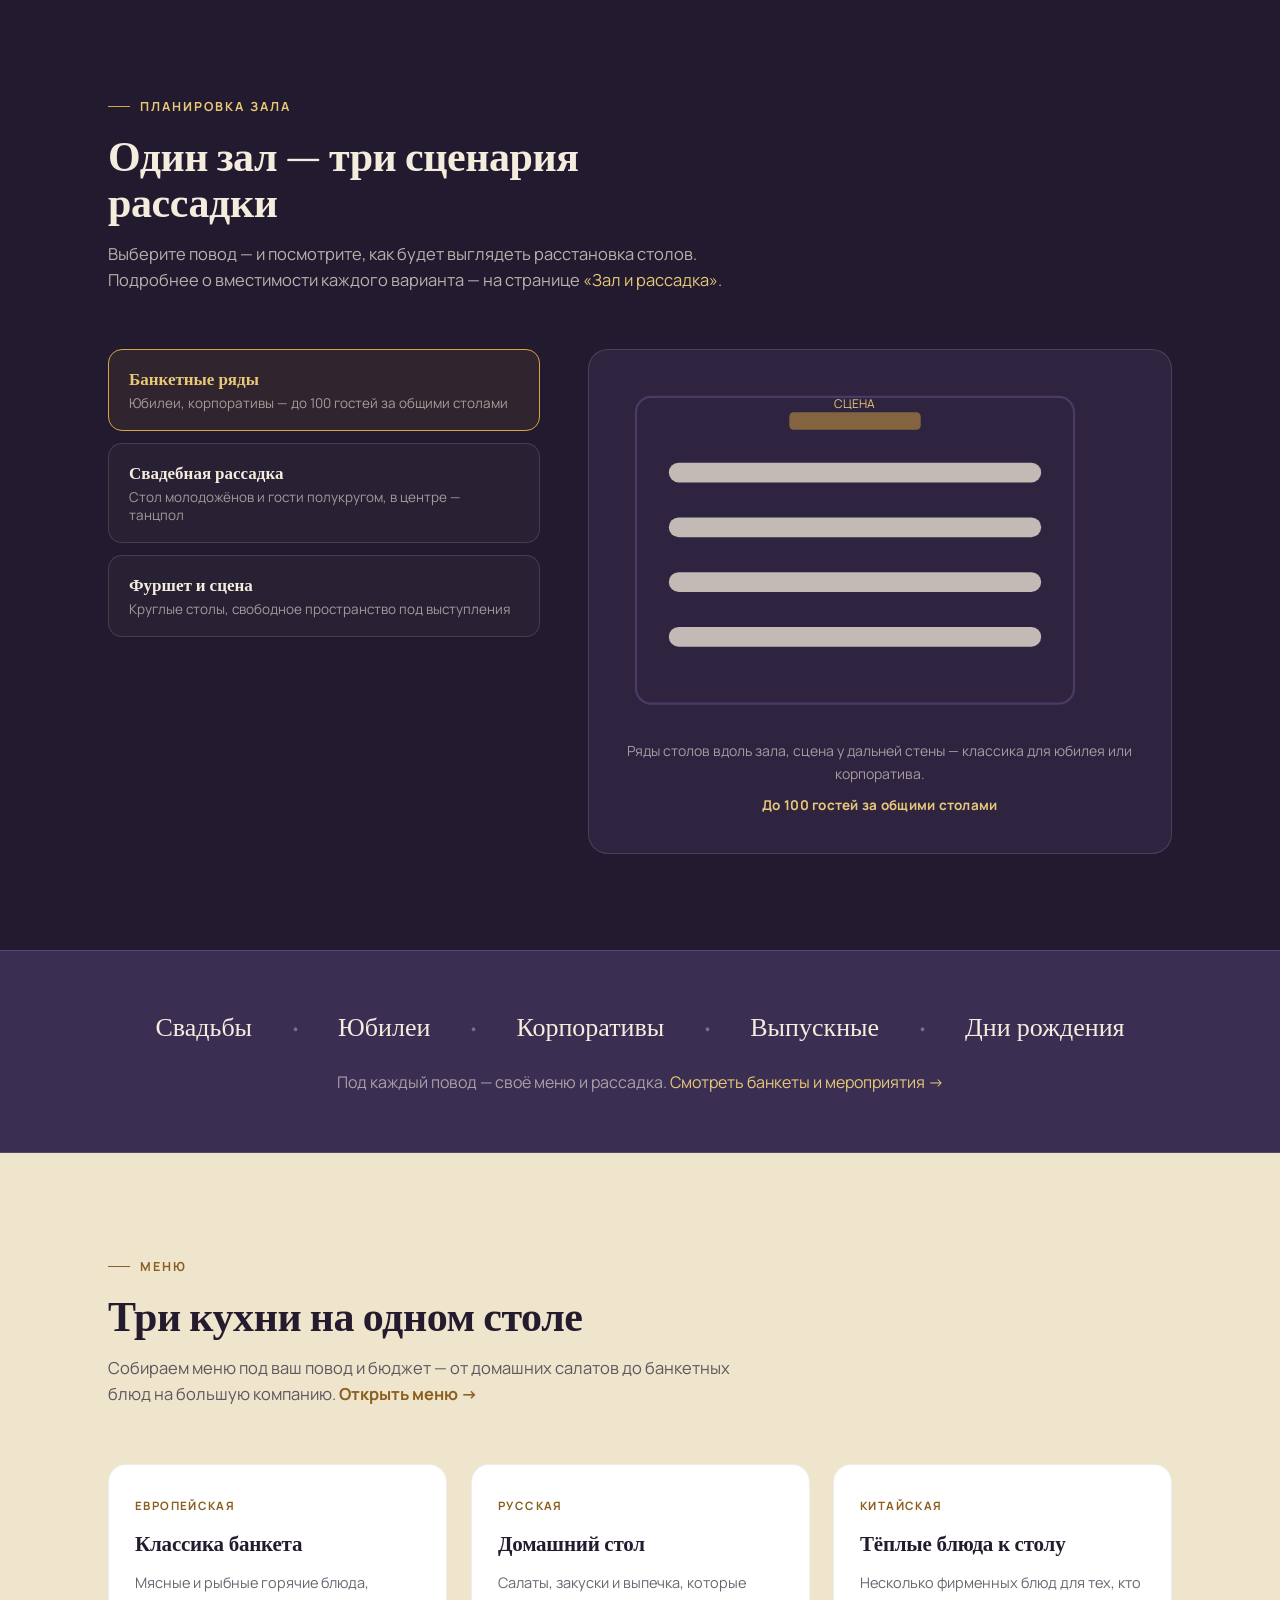
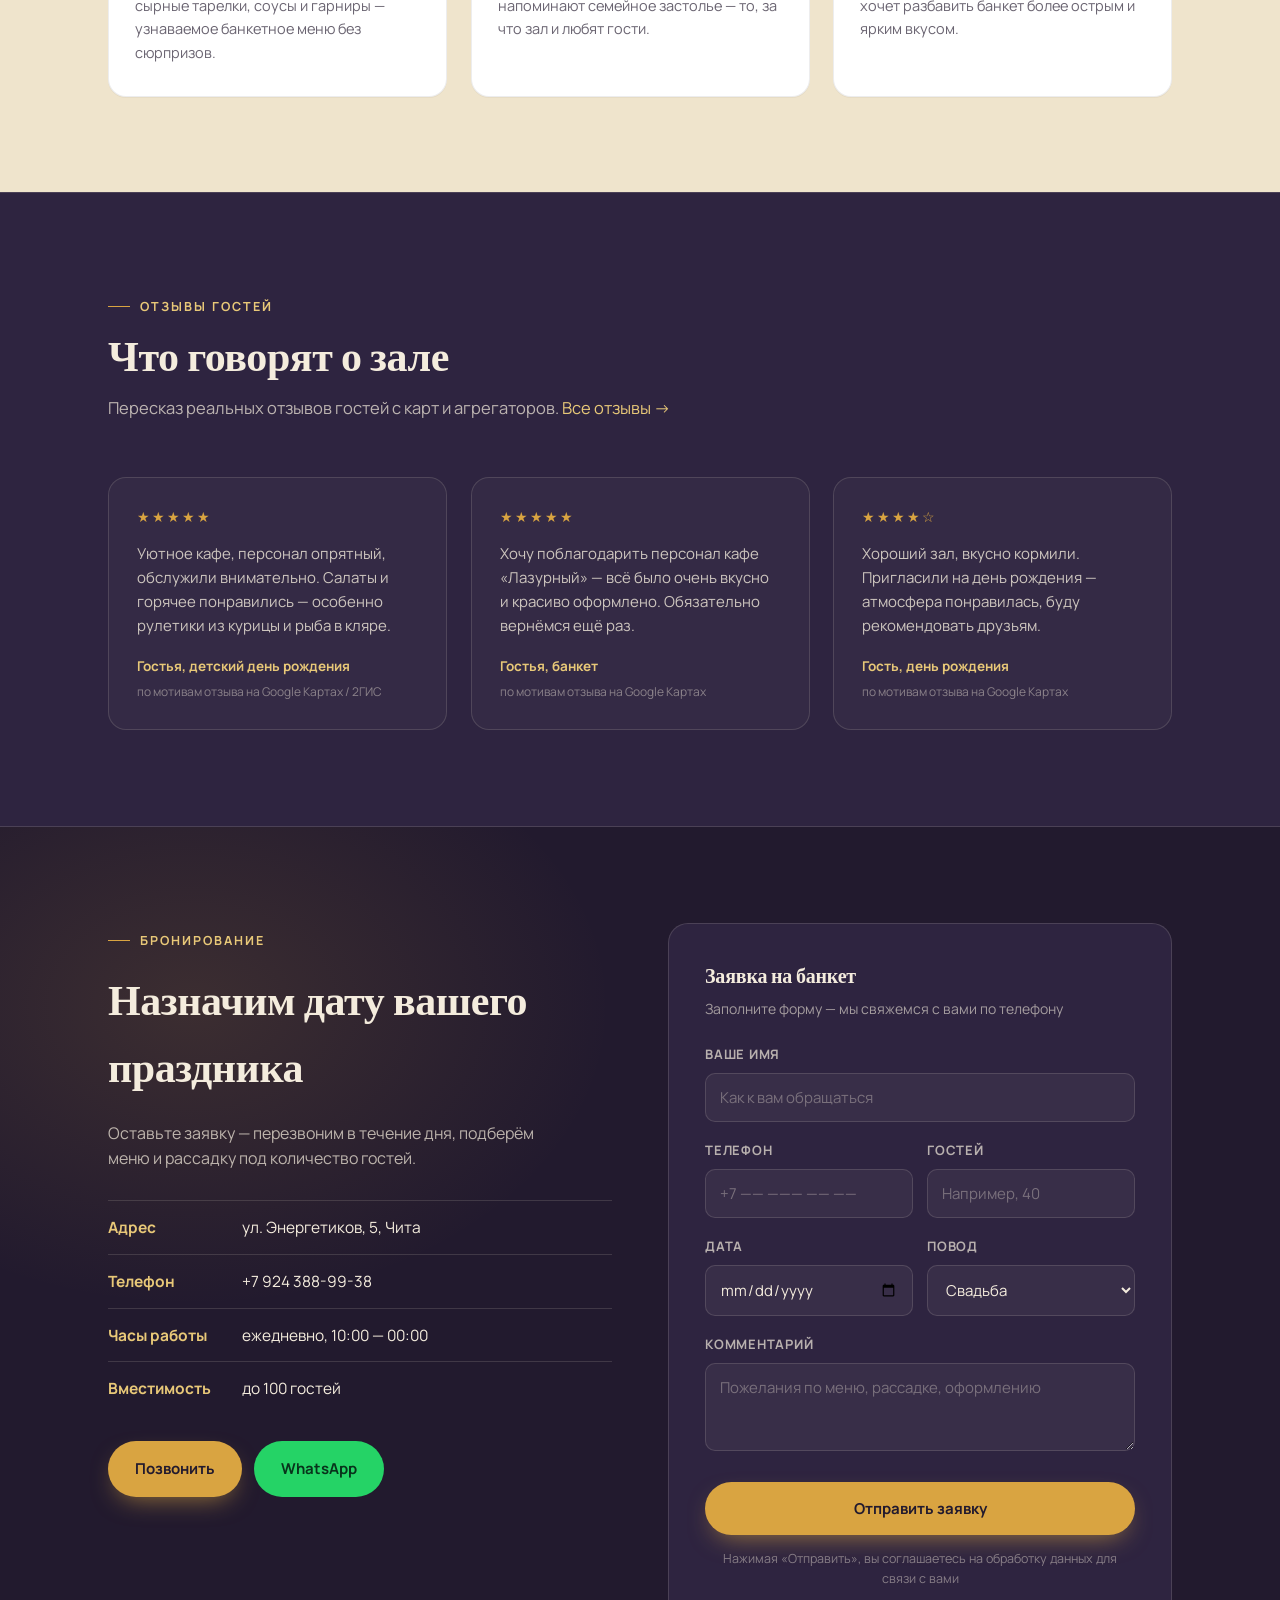
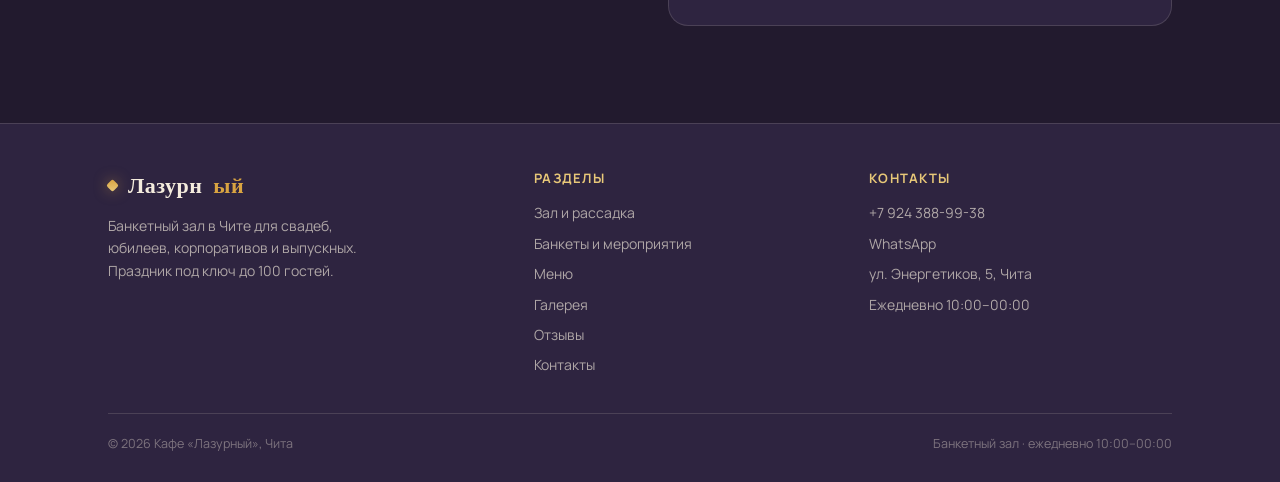
==== commit 198bd5ab: "Polish design and fix mobile menu Mobile menu: solid opaque panel with a dimmed, blurred scrim behin" ====
--- a/index.html
+++ b/index.html
@@ -99,14 +99,16 @@
       </div>
     </div>
     <div class="scene" aria-hidden="true">
-      <span class="scene-label">Вечер в «Лазурном»</span>
+      <div class="scene-frame"></div>
+      <div class="scene-crest">Л</div>
+      <div class="scene-divider"><span class="scene-diamond"></span></div>
+      <div class="scene-title">Вечер в «Лазурном»</div>
       <div class="table-setting"></div>
-      <div class="plate p3"></div>
-      <div class="plate p4"></div>
       <div class="plate p1"></div>
       <div class="plate p2"></div>
       <div class="candle"></div>
       <div class="flame"></div>
+      <div class="scene-caption-bottom">Приём гостей · 10:00–00:00</div>
     </div>
   </div>
 </section>
--- a/assets/css/styles.css
+++ b/assets/css/styles.css
@@ -83,6 +83,15 @@
   font-family:'Fraunces', serif;
   font-size:22px; font-weight:700;
   letter-spacing:0.02em;
+  display:inline-flex; align-items:center; gap:11px;
+}
+.logo::before{
+  content:"";
+  width:9px; height:9px; flex:none;
+  transform:rotate(45deg);
+  background:linear-gradient(135deg, var(--gold), var(--gold-soft));
+  border-radius:2px;
+  box-shadow:0 0 14px rgba(217,164,65,0.55);
 }
 .logo span{color:var(--gold);}
 .nav-links{display:flex; gap:26px; font-size:14.5px; font-weight:600; align-items:center;}
@@ -102,6 +111,7 @@
 .nav-cta:hover{background:var(--gold-soft);}
 .burger{
   display:none;
+  position:relative; z-index:140;
   width:44px; height:44px;
   background:transparent;
   border:1px solid var(--line);
@@ -114,6 +124,28 @@
 .burger[aria-expanded="true"] span:nth-child(1){transform:translateY(7px) rotate(45deg);}
 .burger[aria-expanded="true"] span:nth-child(2){opacity:0;}
 .burger[aria-expanded="true"] span:nth-child(3){transform:translateY(-7px) rotate(-45deg);}
+header.nav-open{z-index:200; background:var(--night);}
+
+/* Затемнение фона под мобильным меню */
+.nav-scrim{
+  position:fixed; inset:0; z-index:120;
+  background:rgba(8,5,12,0.55);
+  backdrop-filter:blur(3px); -webkit-backdrop-filter:blur(3px);
+  opacity:0; visibility:hidden;
+  transition:opacity .3s ease, visibility .3s ease;
+}
+.nav-scrim.show{opacity:1; visibility:visible;}
+
+/* ---------- SCROLL REVEAL ---------- */
+.reveal{
+  opacity:0; transform:translateY(26px);
+  transition:opacity .7s cubic-bezier(.16,.8,.3,1), transform .7s cubic-bezier(.16,.8,.3,1);
+  will-change:opacity, transform;
+}
+.reveal.in{opacity:1; transform:none;}
+@media (prefers-reduced-motion: reduce){
+  .reveal{opacity:1 !important; transform:none !important; transition:none;}
+}
 
 /* ---------- BUTTONS ---------- */
 .btn{
@@ -124,12 +156,12 @@
   font-size:15px;
   border:1px solid transparent;
   cursor:pointer;
-  transition:transform .2s ease, background .2s ease, border-color .2s;
+  transition:transform .2s ease, background .2s ease, border-color .2s, box-shadow .2s ease;
   font-family:'Manrope', sans-serif;
 }
 .btn:hover{transform:translateY(-2px);}
-.btn-primary{background:var(--gold); color:var(--night);}
-.btn-primary:hover{background:var(--gold-soft);}
+.btn-primary{background:var(--gold); color:var(--night); box-shadow:0 10px 26px -10px rgba(217,164,65,0.7);}
+.btn-primary:hover{background:var(--gold-soft); box-shadow:0 16px 34px -10px rgba(217,164,65,0.8);}
 .btn-ghost{border-color:rgba(244,236,221,0.35); color:var(--ivory);}
 .btn-ghost:hover{border-color:var(--gold); color:var(--gold-soft);}
 .btn-wa{background:#25D366; color:#08331b;}
@@ -206,17 +238,63 @@
 /* Hero сцена — CSS-иллюстрация накрытого стола (или фон-фото, если добавлено) */
 .scene{
   position:relative;
-  height:440px;
+  height:460px;
   border-radius:24px;
-  background:linear-gradient(180deg, var(--night-2), var(--night-3));
-  border:1px solid var(--line);
+  background:
+    radial-gradient(ellipse 60% 45% at 50% 82%, rgba(217,164,65,0.10), transparent 70%),
+    linear-gradient(165deg, #2A2038 0%, #201830 55%, #1A1327 100%);
+  border:1px solid var(--line);
+  box-shadow:0 40px 90px -50px rgba(0,0,0,0.9), inset 0 1px 0 rgba(244,236,221,0.04);
   overflow:hidden;
 }
 .scene.has-photo{background-size:cover; background-position:center;}
 .scene::after{
   content:"";
   position:absolute; inset:0;
-  background:radial-gradient(circle at 50% 78%, rgba(217,164,65,0.35), transparent 55%);
+  background:radial-gradient(circle at 50% 80%, rgba(217,164,65,0.30), transparent 52%);
+  pointer-events:none;
+}
+/* Тонкая золотая рамка-паспарту */
+.scene-frame{
+  position:absolute; inset:18px;
+  border:1px solid rgba(217,164,65,0.22);
+  border-radius:16px; pointer-events:none; z-index:2;
+}
+/* Монограмма-крест «Л» */
+.scene-crest{
+  position:absolute; top:52px; left:50%; transform:translateX(-50%); z-index:3;
+  width:58px; height:58px; border-radius:50%;
+  border:1px solid rgba(217,164,65,0.5);
+  display:flex; align-items:center; justify-content:center;
+  font-family:'Fraunces', serif; font-size:26px; font-weight:600;
+  color:var(--gold-soft);
+  background:rgba(217,164,65,0.06);
+  box-shadow:0 0 26px rgba(217,164,65,0.25), inset 0 0 18px rgba(217,164,65,0.08);
+}
+/* Орнаментальный разделитель с ромбом */
+.scene-divider{
+  position:absolute; top:128px; left:50%; transform:translateX(-50%); z-index:3;
+  width:120px; height:14px;
+  display:flex; align-items:center; justify-content:center;
+}
+.scene-divider::before, .scene-divider::after{
+  content:""; height:1px; width:44px;
+  background:linear-gradient(90deg, transparent, rgba(217,164,65,0.55));
+}
+.scene-divider::after{background:linear-gradient(90deg, rgba(217,164,65,0.55), transparent);}
+.scene-diamond{
+  width:7px; height:7px; margin:0 10px; transform:rotate(45deg);
+  background:var(--gold); border-radius:1px; flex:none;
+}
+.scene-title{
+  position:absolute; top:150px; left:0; right:0; text-align:center; z-index:3;
+  font-family:'Fraunces', serif; font-style:italic; font-size:20px;
+  color:var(--ivory);
+}
+.scene-caption-bottom{
+  position:absolute; bottom:30px; left:0; right:0; text-align:center; z-index:3;
+  font-size:11px; letter-spacing:0.16em; text-transform:uppercase;
+  color:rgba(244,236,221,0.55); font-weight:700;
 }
 .table-setting{
   position:absolute; bottom:56px; left:50%; transform:translateX(-50%);
@@ -280,7 +358,9 @@
   border:1px solid var(--line);
   border-radius:18px;
   padding:30px 26px;
-}
+  transition:transform .28s ease, border-color .28s ease, box-shadow .28s ease;
+}
+.about-card:hover{transform:translateY(-4px); border-color:rgba(217,164,65,0.38); box-shadow:0 22px 44px -24px rgba(0,0,0,0.75);}
 .about-card .num{font-family:'Fraunces', serif; font-size:15px; color:var(--gold); margin-bottom:14px; display:block;}
 .about-card h3{font-size:20px; margin-bottom:10px;}
 .about-card p{font-size:15px; color:rgba(244,236,221,0.68);}
@@ -331,7 +411,9 @@
   border-radius:18px;
   padding:32px 26px;
   box-shadow:0 1px 0 rgba(36,27,46,0.04);
-}
+  transition:transform .28s ease, box-shadow .28s ease;
+}
+.cuisine-card:hover{transform:translateY(-4px); box-shadow:0 24px 46px -22px rgba(36,27,46,0.28);}
 .cuisine-card .tag{
   font-size:11.5px; text-transform:uppercase; letter-spacing:0.12em;
   color:#8a5f1f; font-weight:700; margin-bottom:12px; display:block;
@@ -413,7 +495,9 @@
 .spec-card{
   background:rgba(244,236,221,0.03); border:1px solid var(--line);
   border-radius:16px; padding:26px 24px;
-}
+  transition:transform .28s ease, border-color .28s ease, box-shadow .28s ease;
+}
+.spec-card:hover{transform:translateY(-4px); border-color:rgba(217,164,65,0.38); box-shadow:0 20px 40px -24px rgba(0,0,0,0.7);}
 .spec-card b{font-family:'Fraunces', serif; font-size:26px; color:var(--gold-soft); display:block; margin-bottom:6px;}
 .spec-card span{font-size:14.5px; color:rgba(244,236,221,0.7);}
 
@@ -431,25 +515,37 @@
   overflow:hidden;
   margin:0;
   cursor:pointer;
-}
-.gallery-grid > figure img{width:100%; height:100%; object-fit:cover;}
-.gallery-grid > figure:hover .gallery-note{color:#fff;}
+  background:linear-gradient(158deg, #251C33 0%, #1B1426 100%);
+  transition:transform .3s ease, border-color .3s ease, box-shadow .3s ease;
+}
+/* Мягкое золотистое свечение — единый тон вместо разноцветных плиток */
+.gallery-grid > figure::before{
+  content:"";
+  position:absolute; inset:0;
+  background:radial-gradient(130px 100px at 28% 22%, rgba(217,164,65,0.16), transparent 72%);
+  pointer-events:none;
+}
+.gallery-grid > figure img{width:100%; height:100%; object-fit:cover; position:relative; z-index:1;}
+.gallery-grid > figure:hover{transform:translateY(-4px); border-color:rgba(217,164,65,0.45); box-shadow:0 24px 48px -26px rgba(0,0,0,0.85);}
+.gallery-grid > figure:hover .gallery-note{color:var(--gold-soft);}
 .gallery-grid > figure::after{
-  content:"↗"; position:absolute; top:12px; right:14px;
-  color:rgba(244,236,221,0.7); font-size:16px; opacity:0; transition:opacity .2s;
+  content:"↗"; position:absolute; top:14px; right:16px; z-index:2;
+  color:rgba(244,236,221,0.6); font-size:16px; opacity:0; transition:opacity .2s;
 }
 .gallery-grid > figure:hover::after{opacity:1;}
-.g1{grid-column:span 2; grid-row:span 2; background:linear-gradient(135deg, var(--night-3), var(--rose) 160%);}
-.g2{background:linear-gradient(135deg, var(--gold), var(--night-2) 150%);}
-.g3{background:linear-gradient(135deg, var(--night-2), var(--gold-soft) 180%);}
-.g4{background:linear-gradient(135deg, var(--rose), var(--night) 160%);}
-.g5{grid-column:span 2; background:linear-gradient(135deg, var(--night-2), var(--gold) 170%);}
-.g6{background:linear-gradient(135deg, var(--night-3), var(--gold-soft) 175%);}
-.g7{background:linear-gradient(135deg, var(--gold-soft), var(--night-2) 160%);}
-.g8{grid-column:span 2; background:linear-gradient(135deg, var(--rose), var(--night-3) 160%);}
+.gph-icon{
+  position:absolute; top:50%; left:50%; z-index:1;
+  width:46px; height:46px; transform:translate(-50%,-58%);
+  color:rgba(232,200,120,0.5);
+  stroke:currentColor; fill:none; stroke-width:1.4;
+}
+.g1{grid-column:span 2; grid-row:span 2;}
+.g5{grid-column:span 2;}
+.g8{grid-column:span 2;}
 .gallery-note{
-  position:absolute; bottom:12px; left:14px;
+  position:absolute; bottom:14px; left:16px; z-index:2;
   font-size:12.5px; color:rgba(244,236,221,0.85); font-weight:600;
+  letter-spacing:0.01em;
   transition:color .2s;
 }
 
@@ -494,7 +590,9 @@
   border:1px solid var(--line);
   border-radius:18px;
   padding:28px;
-}
+  transition:transform .28s ease, border-color .28s ease, box-shadow .28s ease;
+}
+.t-card:hover{transform:translateY(-4px); border-color:rgba(217,164,65,0.35); box-shadow:0 22px 44px -24px rgba(0,0,0,0.7);}
 .t-stars{color:var(--gold); font-size:14px; margin-bottom:14px; letter-spacing:2px;}
 .t-card p{font-size:15px; color:rgba(244,236,221,0.8); margin-bottom:18px;}
 .t-name{font-size:13.5px; font-weight:700; color:var(--gold-soft);}
@@ -604,14 +702,27 @@
 /* ---------- RESPONSIVE ---------- */
 @media (max-width: 900px){
   .nav-links{
-    position:fixed; top:0; right:0; bottom:0; width:min(320px, 82vw);
-    flex-direction:column; align-items:flex-start; gap:6px;
-    background:var(--night-2); border-left:1px solid var(--line);
-    padding:90px 28px 28px; transform:translateX(100%);
-    transition:transform .28s ease; z-index:105; font-size:17px;
+    position:fixed; top:0; right:0; bottom:0; width:min(340px, 86vw);
+    flex-direction:column; align-items:stretch; gap:2px;
+    background:#17101F; border-left:1px solid rgba(217,164,65,0.18);
+    box-shadow:-34px 0 90px rgba(0,0,0,0.65);
+    padding:96px 22px 28px; transform:translateX(105%);
+    transition:transform .34s cubic-bezier(.16,.8,.3,1); z-index:130; font-size:16px;
+  }
+  .nav-links::before{
+    content:"Меню";
+    position:absolute; top:34px; left:24px;
+    font-size:11px; letter-spacing:0.18em; text-transform:uppercase;
+    color:var(--gold-soft); font-weight:700;
   }
   .nav-links.open{transform:translateX(0);}
-  .nav-links a{padding:10px 0; width:100%; border-bottom:1px solid var(--line); opacity:0.9;}
+  .nav-links a{
+    padding:15px 12px; width:100%; border-radius:10px;
+    border-bottom:1px solid var(--line); opacity:0.95; font-weight:600;
+  }
+  .nav-links a:last-child{border-bottom:0;}
+  .nav-links a:hover, .nav-links a:active{background:rgba(217,164,65,0.09); color:var(--gold-soft); opacity:1;}
+  .nav-links a.current{color:var(--gold-soft);}
   .burger{display:flex;}
   .nav-cta{display:none;}
   .hero-grid{grid-template-columns:1fr;}
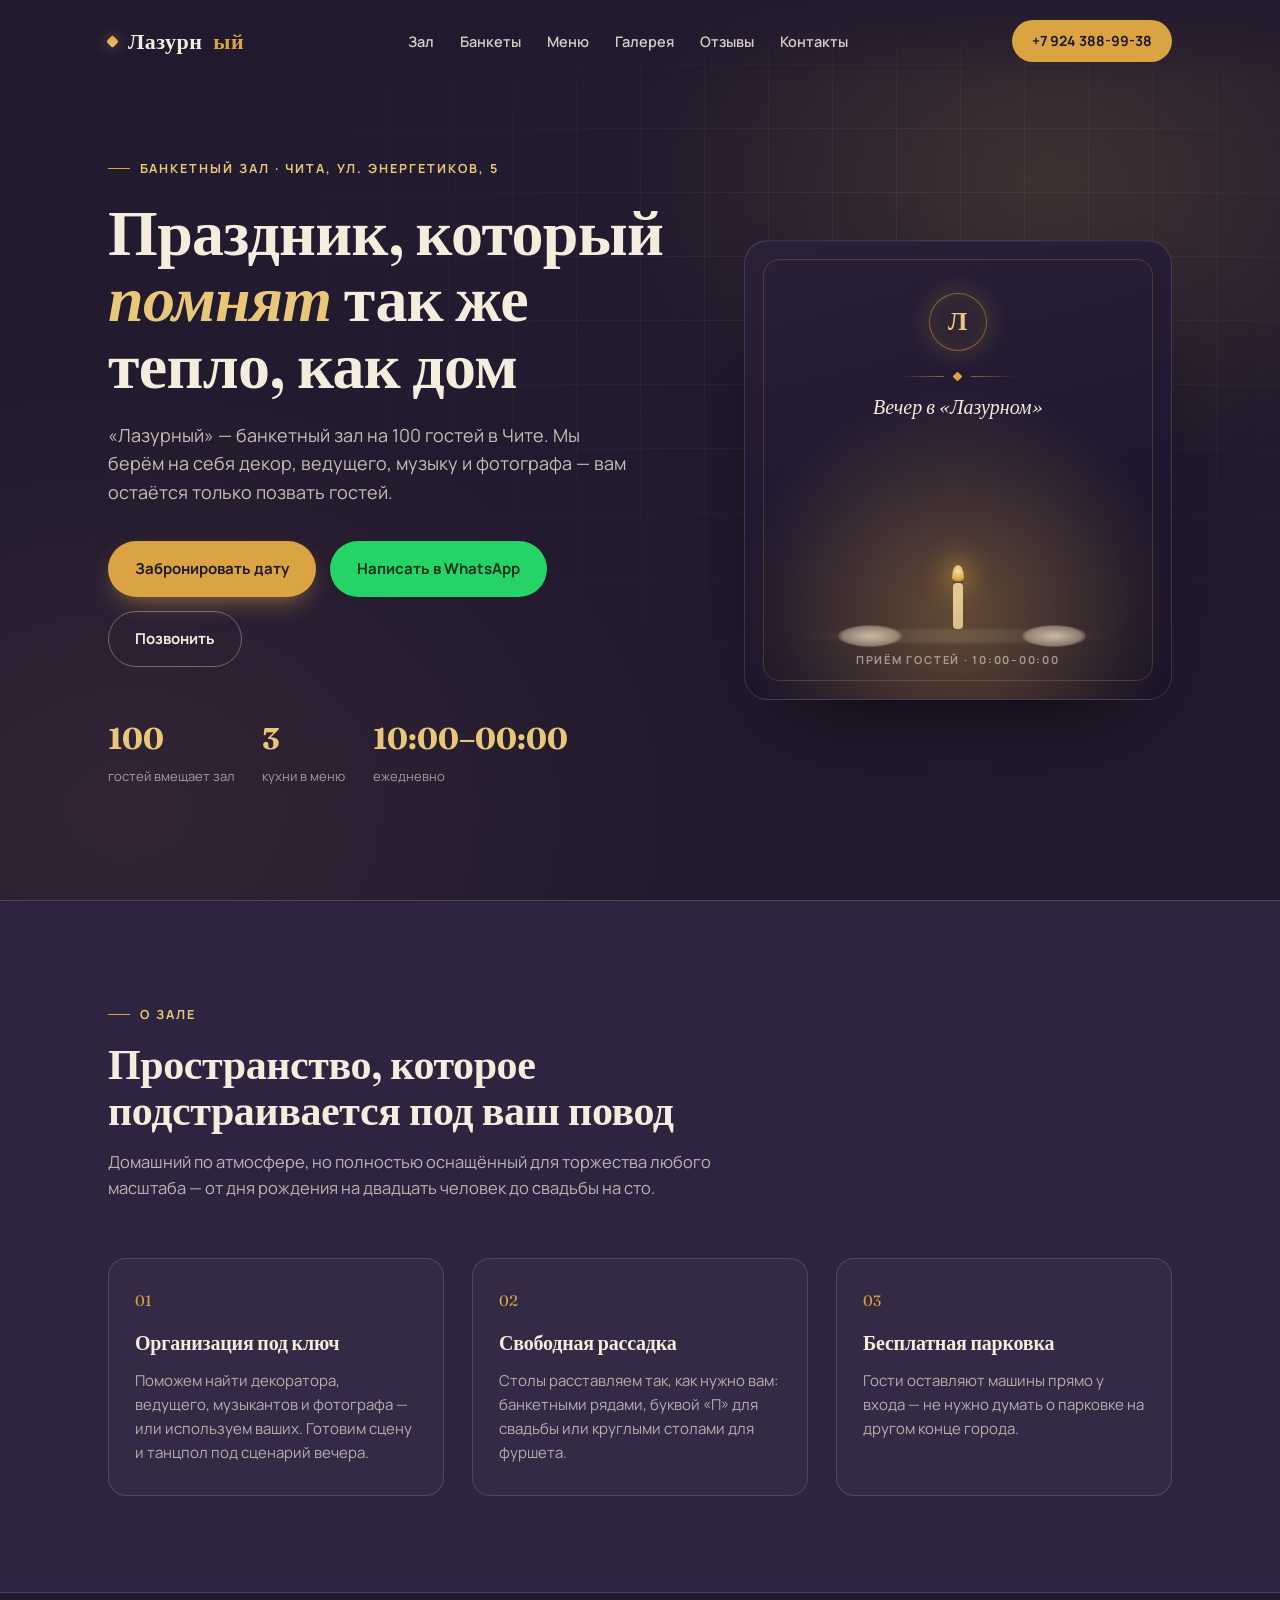
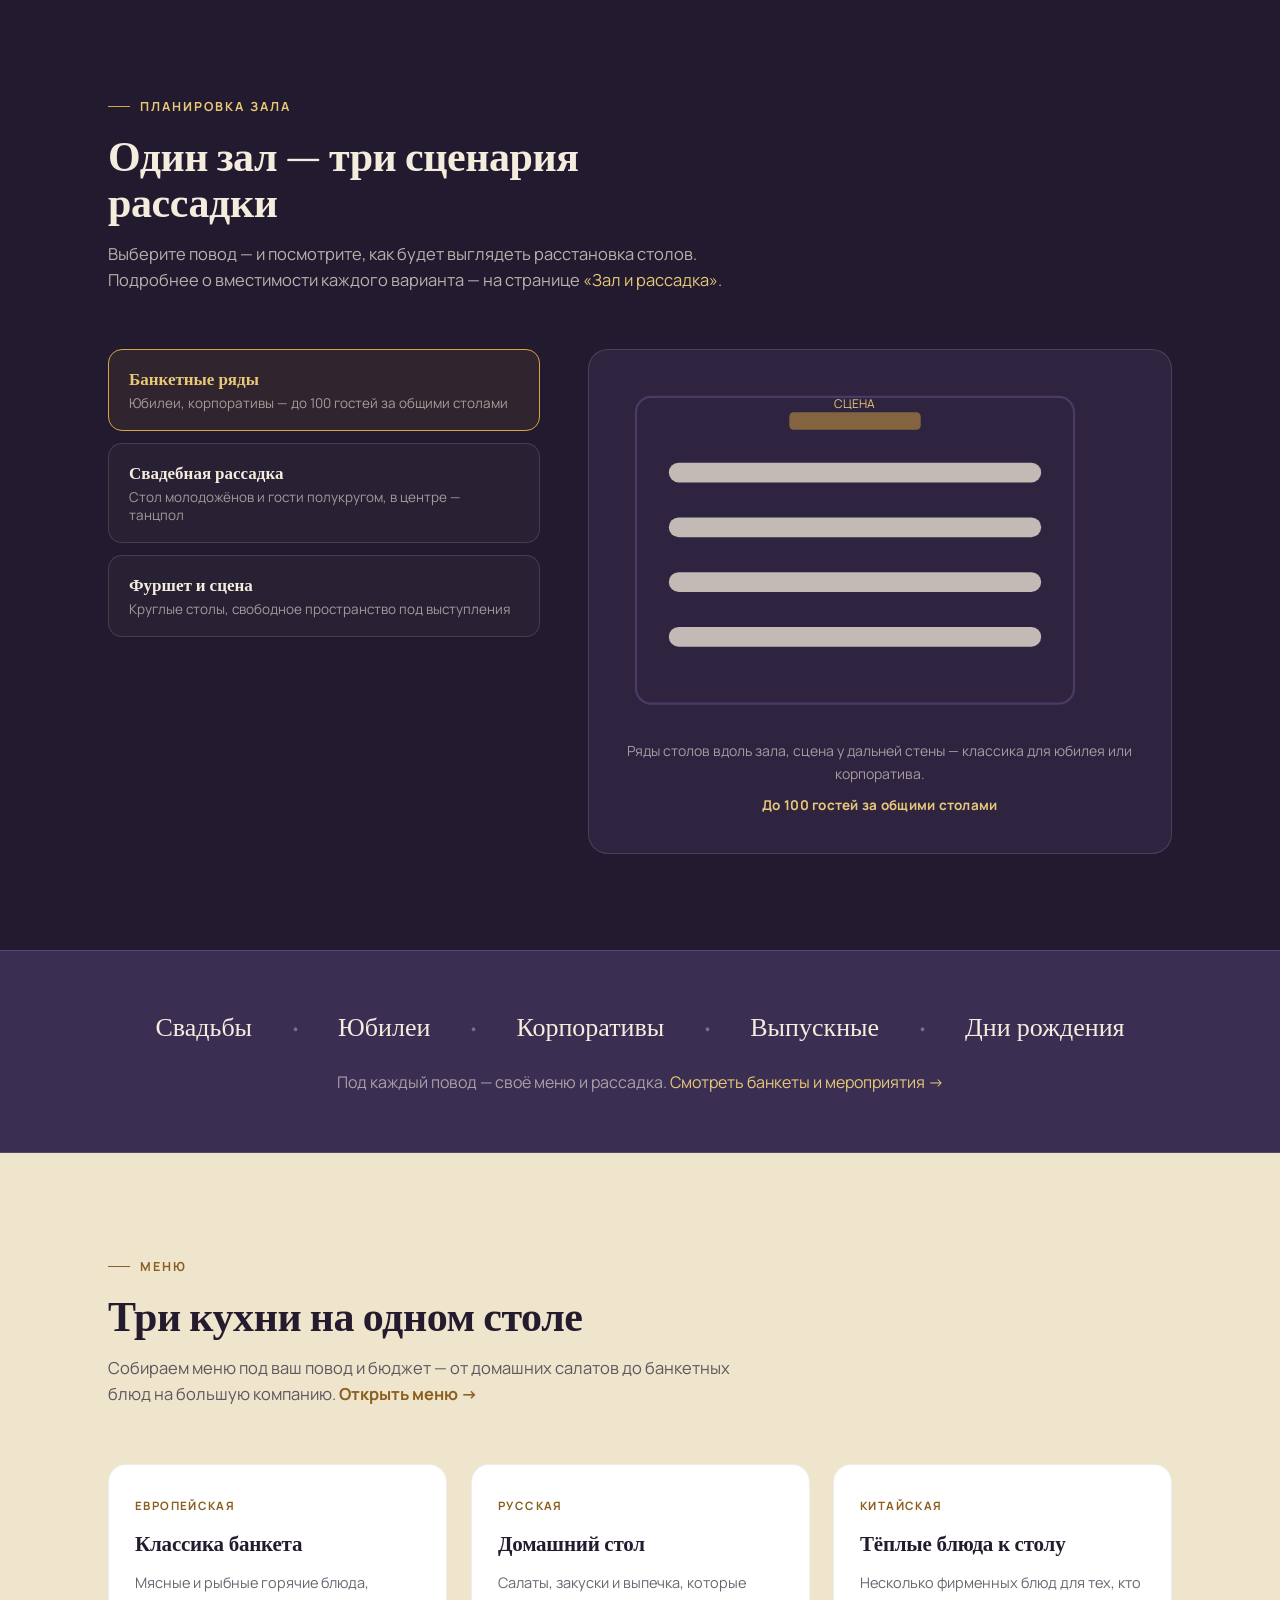
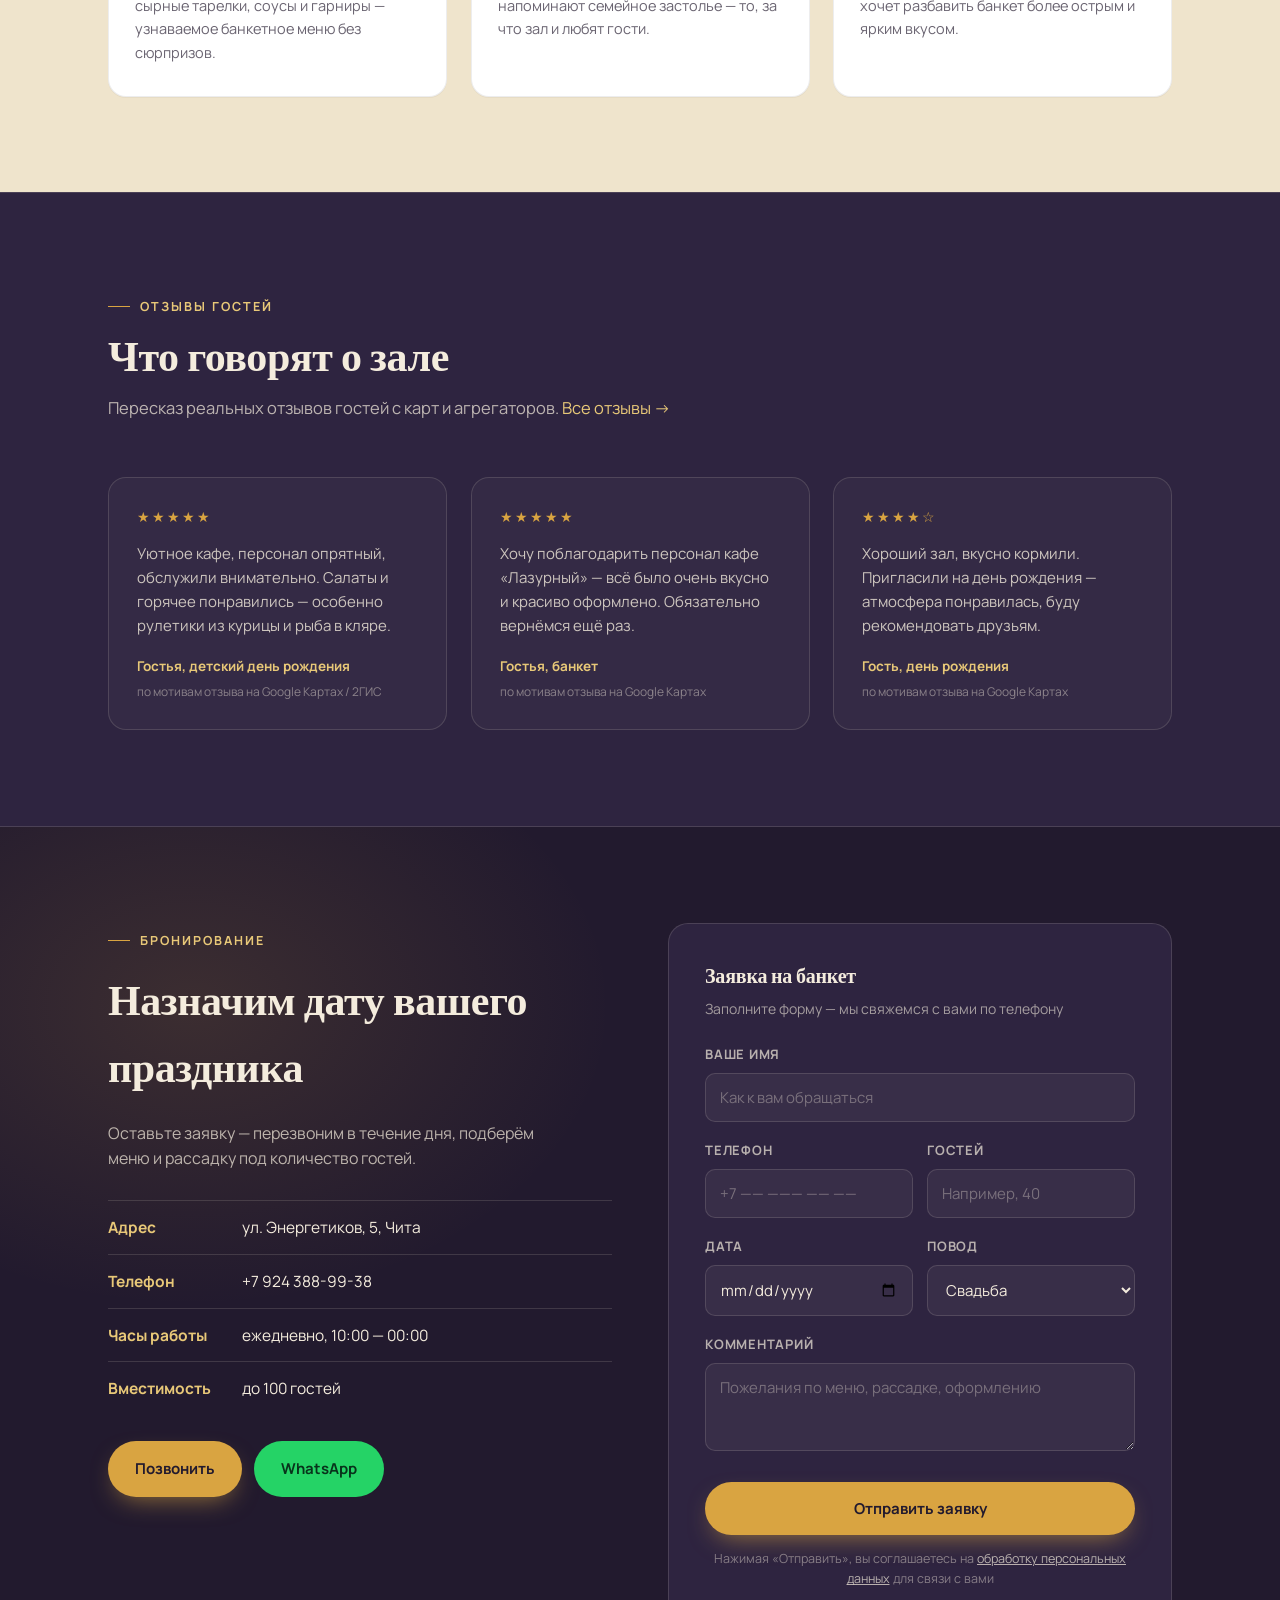
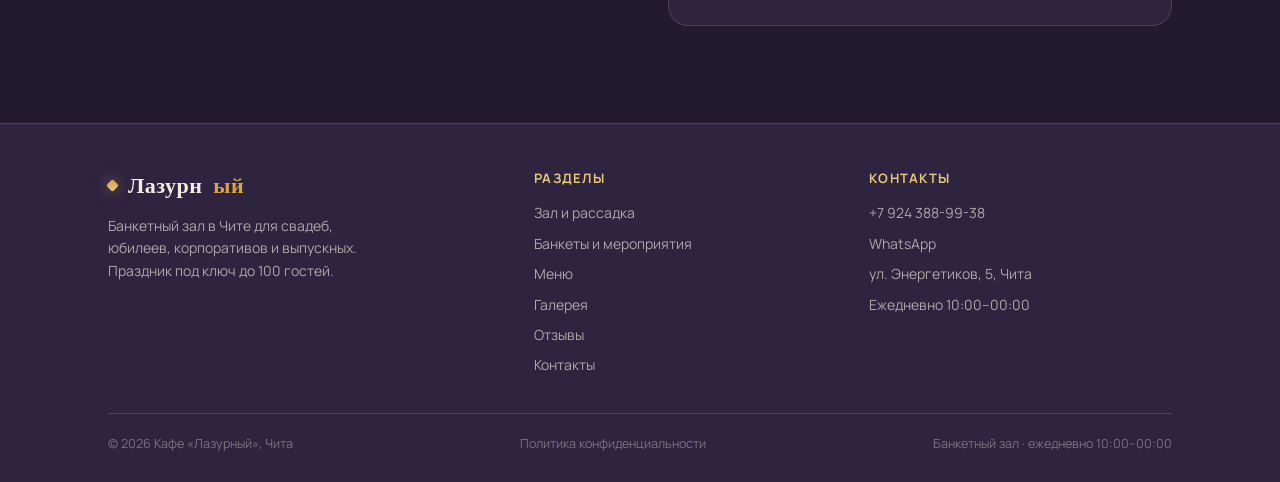
==== commit 67d23c92: "Add favicon, privacy policy and 404 page - SVG favicon (gold monogram) linked on every page. - Priva" ====
--- a/index.html
+++ b/index.html
@@ -7,6 +7,7 @@
 <meta name="description" content="Банкетный зал «Лазурный» в Чите, ул. Энергетиков, 5. До 100 гостей, три кухни, организация праздника под ключ: свадьбы, юбилеи, корпоративы, выпускные. Тел. +7 924 388-99-38.">
 <link rel="canonical" href="https://lazurny-chita.ru/">
 <meta name="theme-color" content="#221A2E">
+<link rel="icon" href="/assets/favicon.svg" type="image/svg+xml">
 
 <!-- Open Graph -->
 <meta property="og:type" content="website">
@@ -303,7 +304,7 @@
       </div>
       <button type="submit" class="btn btn-primary">Отправить заявку</button>
       <div class="form-status" role="status" aria-live="polite"></div>
-      <p class="form-note">Нажимая «Отправить», вы соглашаетесь на обработку данных для связи с вами</p>
+      <p class="form-note">Нажимая «Отправить», вы соглашаетесь на <a href="/privacy.html" style="color:rgba(244,236,221,0.7); text-decoration:underline;">обработку персональных данных</a> для связи с вами</p>
     </form>
   </div>
 </section>
@@ -337,6 +338,7 @@
     </div>
     <div class="footer-fine">
       <span>© <span id="year">2026</span> Кафе «Лазурный», Чита</span>
+      <a href="/privacy.html">Политика конфиденциальности</a>
       <span>Банкетный зал · ежедневно 10:00–00:00</span>
     </div>
   </div>
--- a/assets/css/styles.css
+++ b/assets/css/styles.css
@@ -112,15 +112,18 @@
 .burger{
   display:none;
   position:relative; z-index:140;
-  width:44px; height:44px;
-  background:transparent;
-  border:1px solid var(--line);
-  border-radius:10px;
+  width:46px; height:46px;
+  /* Тёмная плашка + золотая рамка — значок виден на любом фоне (в т.ч. на светлом) */
+  background:rgba(23,16,31,0.82);
+  border:1px solid rgba(217,164,65,0.45);
+  border-radius:12px;
   cursor:pointer;
   align-items:center; justify-content:center;
   flex-direction:column; gap:5px;
-}
-.burger span{display:block; width:20px; height:2px; background:var(--ivory); border-radius:2px; transition:transform .2s, opacity .2s;}
+  -webkit-backdrop-filter:blur(6px); backdrop-filter:blur(6px);
+  box-shadow:0 6px 18px -8px rgba(0,0,0,0.6);
+}
+.burger span{display:block; width:20px; height:2px; background:var(--gold-soft); border-radius:2px; transition:transform .2s, opacity .2s;}
 .burger[aria-expanded="true"] span:nth-child(1){transform:translateY(7px) rotate(45deg);}
 .burger[aria-expanded="true"] span:nth-child(2){opacity:0;}
 .burger[aria-expanded="true"] span:nth-child(3){transform:translateY(-7px) rotate(-45deg);}
@@ -664,6 +667,33 @@
 }
 .map-wrap iframe{width:100%; height:420px; border:0; display:block;}
 
+/* ---------- ТЕКСТОВЫЕ СТРАНИЦЫ (политика, 404) ---------- */
+.prose{max-width:780px; color:rgba(244,236,221,0.8); font-size:15.5px;}
+.prose h2{font-size:22px; margin:34px 0 12px; color:var(--ivory);}
+.prose h2:first-child{margin-top:0;}
+.prose p{margin-bottom:14px;}
+.prose ul{margin:0 0 16px 22px;}
+.prose li{margin-bottom:7px;}
+.prose a{color:var(--gold-soft);}
+.prose a:hover{text-decoration:underline;}
+.prose strong{color:var(--ivory);}
+.prose .todo{color:var(--gold-soft); font-style:italic;}
+
+.error-hero{
+  min-height:70vh; display:flex; align-items:center; text-align:center;
+  padding:160px 0 80px;
+  background:
+    radial-gradient(ellipse 700px 500px at 50% 30%, rgba(217,164,65,0.14), transparent 60%),
+    var(--night);
+}
+.error-code{
+  font-family:'Fraunces', serif; font-weight:700;
+  font-size:clamp(90px, 20vw, 180px); line-height:1;
+  color:var(--gold-soft); text-shadow:0 0 60px rgba(217,164,65,0.3);
+}
+.error-hero h1{font-size:clamp(24px,3.4vw,34px); margin:10px 0 16px;}
+.error-hero p{color:rgba(244,236,221,0.72); max-width:460px; margin:0 auto 28px;}
+
 /* ---------- CTA-ПОЛОСА ---------- */
 .cta-band{
   background:linear-gradient(135deg, var(--night-2), var(--night-3));
@@ -701,8 +731,18 @@
 
 /* ---------- RESPONSIVE ---------- */
 @media (max-width: 900px){
+  /* На мобильном шапка всегда с непрозрачным фоном — логотип и кнопка
+     меню читаются на любом разделе (в т.ч. на светлых блоках «Меню»). */
+  header, header.scrolled{
+    background:rgba(26,19,38,0.97);
+    -webkit-backdrop-filter:blur(8px); backdrop-filter:blur(8px);
+    border-bottom:1px solid var(--line);
+    padding:12px 0;
+  }
   .nav-links{
     position:fixed; top:0; right:0; bottom:0; width:min(340px, 86vw);
+    height:100vh; height:100dvh;             /* гарантированно во всю высоту экрана */
+    overflow-y:auto; -webkit-overflow-scrolling:touch;
     flex-direction:column; align-items:stretch; gap:2px;
     background:#17101F; border-left:1px solid rgba(217,164,65,0.18);
     box-shadow:-34px 0 90px rgba(0,0,0,0.65);
@@ -741,4 +781,28 @@
   .sticky-cta{display:flex;}
   body{padding-bottom:74px;}
   .field-row{grid-template-columns:1fr;}
-}
+
+  /* Крупные, удобные для пальца кнопки в первом экране и CTA-полосах */
+  .hero-ctas{width:100%;}
+  .hero-ctas .btn{width:100%; justify-content:center;}
+  .contact-actions .btn{flex:1; justify-content:center;}
+
+  /* Аккуратная герой-карточка на маленьком экране */
+  .scene{height:340px;}
+  .scene-crest{top:38px; width:52px; height:52px; font-size:23px;}
+  .scene-divider{top:110px;}
+  .scene-title{top:130px; font-size:18px;}
+  .scene-caption-bottom{bottom:24px;}
+
+  /* Чуть компактнее заголовки страниц */
+  .page-hero h1{font-size:clamp(28px, 8vw, 40px);}
+  .hero-stats{gap:20px 28px;}
+}
+
+/* Совсем узкие телефоны */
+@media (max-width: 400px){
+  .wrap{padding:0 18px;}
+  .logo{font-size:20px;}
+  .hero h1{font-size:32px;}
+  .scene{height:300px;}
+}
